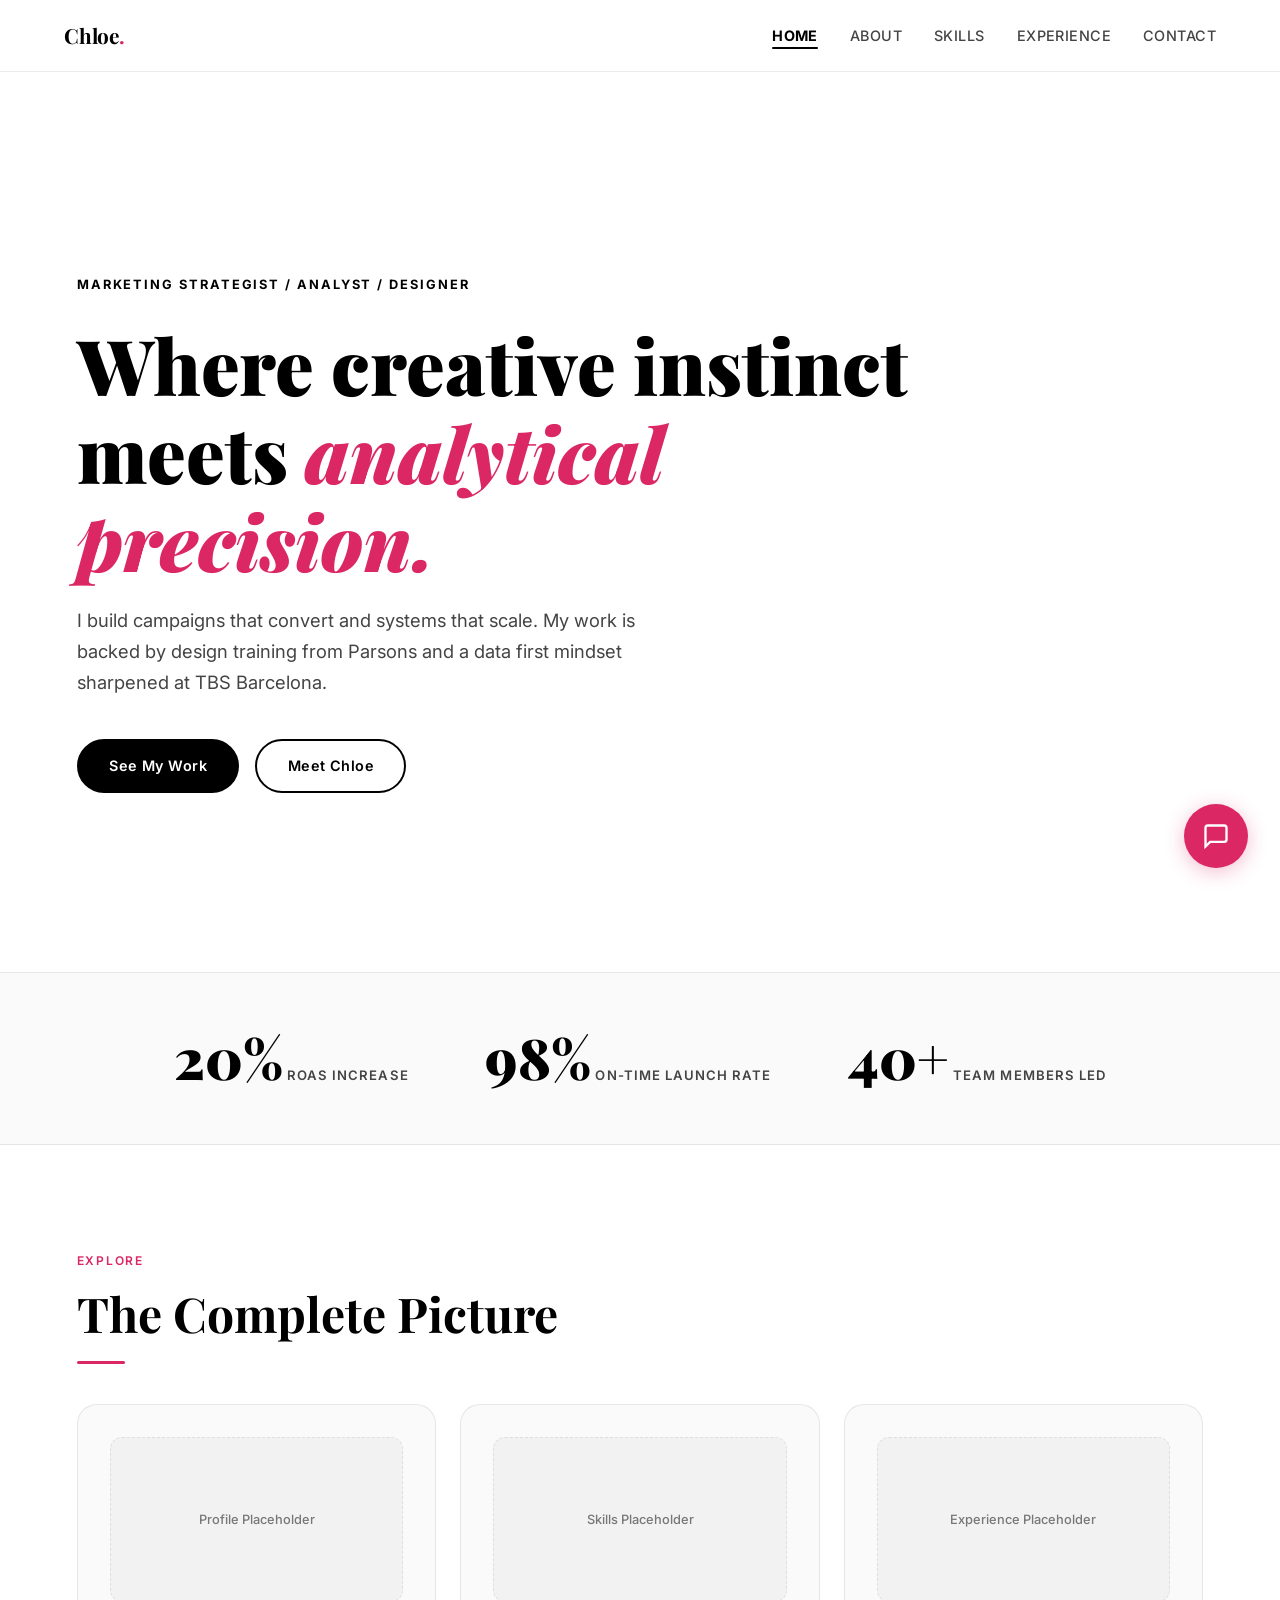
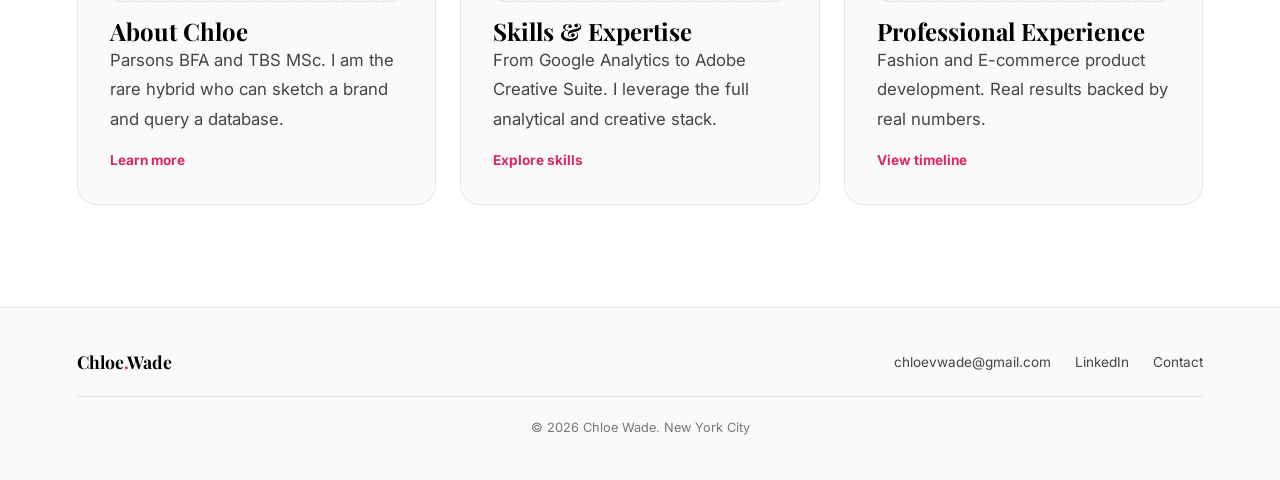
==== index.html @ ba619426 "Refactor: Light theme, chat popup widget, removed em-dashes and emojis" ====
<!DOCTYPE html>
<html lang="en">
<head>
  <meta charset="UTF-8" />
  <meta name="viewport" content="width=device-width, initial-scale=1.0" />
  <title>Chloe Wade | Marketing Strategist & Analyst</title>
  <meta name="description" content="Chloe Wade is a marketing strategist who blends creative design with data analytics. Trained at Parsons, she operates at the intersection of pixels and spreadsheets." />
  <link rel="stylesheet" href="styles.css" />
  <style>
    /* ── Hero ─────────────────────────────────────────────────── */
    .hero {
      min-height: 100vh;
      display: flex;
      flex-direction: column;
      justify-content: center;
      padding: calc(var(--nav-h) + 1rem) clamp(1.5rem, 6vw, 5rem) 4rem;
      position: relative;
      overflow: hidden;
      background: var(--bg);
    }

    .hero-content {
      position: relative;
      z-index: 1;
      max-width: 900px;
    }

    .hero-eyebrow {
      display: flex;
      align-items: center;
      gap: 0.75rem;
      margin-bottom: 1.5rem;
      animation: fadeUp 0.8s ease both;
    }
    .hero-eyebrow-text {
      font-size: 0.8rem;
      font-weight: 700;
      letter-spacing: 0.15em;
      text-transform: uppercase;
      color: var(--black);
    }

    .hero h1 {
      animation: fadeUp 0.8s ease 0.1s both;
      margin-bottom: 1.25rem;
    }
    .hero h1 em {
      font-style: italic;
      color: var(--accent);
    }

    .hero-blurb {
      font-size: 1.15rem;
      color: var(--text-muted);
      max-width: 560px;
      line-height: 1.7;
      margin-bottom: 2.5rem;
      animation: fadeUp 0.8s ease 0.2s both;
    }

    .hero-ctas {
      display: flex;
      gap: 1rem;
      animation: fadeUp 0.8s ease 0.3s both;
    }

    /* ── Stat Strip ───────────────────────────────────────────── */
    .stat-strip {
      background: var(--bg-card);
      border-top: 1px solid var(--border);
      border-bottom: 1px solid var(--border);
      padding: 3.5rem clamp(1.5rem, 6vw, 5rem);
    }
    .stat-strip-inner {
      display: flex;
      justify-content: center;
      gap: clamp(2rem, 6vw, 5rem);
      flex-wrap: wrap;
    }
    .stat-item { text-align: center; }
    .stat-number {
      font-family: var(--serif);
      font-size: clamp(2.2rem, 5vw, 3.5rem);
      font-weight: 900;
      color: var(--black);
      line-height: 1;
    }
    .stat-label {
      font-size: 0.82rem;
      font-weight: 600;
      letter-spacing: 0.08em;
      color: var(--text-muted);
      text-transform: uppercase;
      margin-top: 0.4rem;
    }

    /* ── Preview Cards ────────────────────────────────────────── */
    .preview-grid {
      display: grid;
      grid-template-columns: repeat(auto-fit, minmax(300px, 1fr));
      gap: 1.5rem;
    }
  </style>
</head>
<body>

<nav class="nav">
  <a href="index.html" class="nav-logo">Chloe<span>.</span></a>
  <ul class="nav-links">
    <li><a href="index.html" class="active">Home</a></li>
    <li><a href="about.html">About</a></li>
    <li><a href="skills.html">Skills</a></li>
    <li><a href="experience.html">Experience</a></li>
    <li><a href="contact.html">Contact</a></li>
  </ul>
  <button class="nav-toggle" id="navToggle" aria-label="Toggle menu">
    <span></span><span></span><span></span>
  </button>
</nav>
<div class="nav-mobile" id="navMobile">
  <a href="index.html" class="active">Home</a>
  <a href="about.html">About</a>
  <a href="skills.html">Skills</a>
  <a href="experience.html">Experience</a>
  <a href="contact.html">Contact</a>
</div>

<div class="page-content">
  <section class="hero">
    <div class="hero-content">
      <div class="hero-eyebrow">
        <span class="hero-eyebrow-text">Marketing Strategist / Analyst / Designer</span>
      </div>
      <h1>Where creative instinct<br>meets <em>analytical precision.</em></h1>
      <p class="hero-blurb">
        I build campaigns that convert and systems that scale. My work is backed by design training from Parsons and a data first mindset sharpened at TBS Barcelona.
      </p>
      <div class="hero-ctas">
        <a href="experience.html" class="btn btn-primary">See My Work</a>
        <a href="about.html" class="btn btn-outline">Meet Chloe</a>
      </div>
    </div>
  </section>

  <div class="stat-strip">
    <div class="stat-strip-inner">
      <div class="stat-item fade-up">
        <span class="stat-number">20%</span>
        <span class="stat-label">ROAS Increase</span>
      </div>
      <div class="stat-item fade-up delay-1">
        <span class="stat-number">98%</span>
        <span class="stat-label">On-Time Launch Rate</span>
      </div>
      <div class="stat-item fade-up delay-2">
        <span class="stat-number">40+</span>
        <span class="stat-label">Team Members Led</span>
      </div>
    </div>
  </div>

  <section>
    <div class="section-label">Explore</div>
    <h2 class="section-title">The Complete Picture</h2>
    <div class="divider"></div>
    <div class="preview-grid">
      <a href="about.html" class="card fade-up">
        <div class="img-placeholder" style="margin-bottom:1rem;">Profile Placeholder</div>
        <h3>About Chloe</h3>
        <p>Parsons BFA and TBS MSc. I am the rare hybrid who can sketch a brand and query a database.</p>
        <div style="margin-top:1rem; color:var(--accent); font-weight:700; font-size:0.85rem;">Learn more</div>
      </a>
      <a href="skills.html" class="card fade-up delay-1">
        <div class="img-placeholder" style="margin-bottom:1rem;">Skills Placeholder</div>
        <h3>Skills & Expertise</h3>
        <p>From Google Analytics to Adobe Creative Suite. I leverage the full analytical and creative stack.</p>
        <div style="margin-top:1rem; color:var(--accent); font-weight:700; font-size:0.85rem;">Explore skills</div>
      </a>
      <a href="experience.html" class="card fade-up delay-2">
        <div class="img-placeholder" style="margin-bottom:1rem;">Experience Placeholder</div>
        <h3>Professional Experience</h3>
        <p>Fashion and E-commerce product development. Real results backed by real numbers.</p>
        <div style="margin-top:1rem; color:var(--accent); font-weight:700; font-size:0.85rem;">View timeline</div>
      </a>
    </div>
  </section>
</div>

<footer>
  <div class="footer-inner">
    <div class="footer-logo">Chloe<span>.</span>Wade</div>
    <div class="footer-links">
      <a href="mailto:chloevwade@gmail.com">chloevwade@gmail.com</a>
      <a href="#">LinkedIn</a>
      <a href="contact.html">Contact</a>
    </div>
  </div>
  <p class="footer-copy">© 2026 Chloe Wade. New York City</p>
</footer>

<script>
  const toggle = document.getElementById('navToggle');
  const mobile = document.getElementById('navMobile');
  toggle.addEventListener('click', () => {
    toggle.classList.toggle('open');
    mobile.classList.toggle('open');
  });

  const obs = new IntersectionObserver(entries => {
    entries.forEach(e => { if (e.isIntersecting) e.target.classList.add('visible'); });
  }, { threshold: 0.1 });
  document.querySelectorAll('.fade-up').forEach(el => obs.observe(el));
</script>
<script src="chat-widget.js"></script>
</body>
</html>
---- styles.css ----
/* ============================================================
   CHLOE WADE PORTFOLIO — GLOBAL STYLES (LIGHT THEME)
   ============================================================ */

@import url('https://fonts.googleapis.com/css2?family=Playfair+Display:ital,wght@0,400;0,700;0,900;1,400;1,700&family=Inter:wght@300;400;500;600;700&display=swap');

/* ── CSS Variables ─────────────────────────────────────────── */
:root {
  --accent:       #DB2763;
  --accent-dark:  #b81e52;
  --accent-glow:  rgba(219,39,99,0.1);
  --bg:           #ffffff;
  --bg-card:      #fafafa;
  --bg-card2:     #f2f2f2;
  --border:       rgba(0,0,0,0.08);
  --text:         #1a1a1a;
  --text-muted:   #444444;
  --text-subtle:  #777777;
  --white:        #ffffff;
  --black:        #000000;
  --nav-h:        72px;
  --radius:       12px;
  --radius-lg:    20px;
  --shadow:       0 8px 30px rgba(0,0,0,0.06);
  --transition:   0.25s cubic-bezier(0.4,0,0.2,1);
  --serif:        'Playfair Display', Georgia, serif;
  --sans:         'Inter', system-ui, sans-serif;
}

/* ── Reset & Base ──────────────────────────────────────────── */
*, *::before, *::after { box-sizing: border-box; margin: 0; padding: 0; }

html { scroll-behavior: smooth; font-size: 16px; }

body {
  font-family: var(--sans);
  background: var(--bg);
  color: var(--text);
  line-height: 1.6;
  overflow-x: hidden;
  -webkit-font-smoothing: antialiased;
}

::selection { background: var(--accent); color: #fff; }

a { color: inherit; text-decoration: none; }

img { max-width: 100%; display: block; border-radius: var(--radius); background: var(--bg-card2); }

/* Placeholder aspect ratio box */
.img-placeholder {
  width: 100%;
  aspect-ratio: 16/9;
  background: var(--bg-card2);
  display: flex;
  align-items: center;
  justify-content: center;
  color: var(--text-subtle);
  font-size: 0.8rem;
  font-weight: 500;
  border: 1px dashed var(--border);
  border-radius: var(--radius);
}

/* ── Typography ────────────────────────────────────────────── */
h1, h2, h3 { font-family: var(--serif); line-height: 1.15; color: var(--black); }

h1 { font-size: clamp(2.4rem, 6vw, 5rem); font-weight: 900; }
h2 { font-size: clamp(1.8rem, 4vw, 3rem); font-weight: 700; }
h3 { font-size: clamp(1.1rem, 2.5vw, 1.5rem); font-weight: 700; }

p { font-size: 1.05rem; color: var(--text-muted); line-height: 1.75; }

.accent { color: var(--accent); }
.serif  { font-family: var(--serif); }

/* ── Navigation ────────────────────────────────────────────── */
.nav {
  position: fixed;
  top: 0; left: 0; right: 0;
  height: var(--nav-h);
  display: flex;
  align-items: center;
  justify-content: space-between;
  padding: 0 clamp(1.5rem, 5vw, 4rem);
  background: rgba(255,255,255,0.9);
  backdrop-filter: blur(18px) saturate(1.4);
  -webkit-backdrop-filter: blur(18px) saturate(1.4);
  border-bottom: 1px solid var(--border);
  z-index: 1000;
  transition: background var(--transition);
}

.nav-logo {
  font-family: var(--serif);
  font-size: 1.3rem;
  font-weight: 700;
  color: var(--black);
  letter-spacing: -0.01em;
}
.nav-logo span { color: var(--accent); }

.nav-links {
  display: flex;
  align-items: center;
  gap: 2rem;
  list-style: none;
}

.nav-links a {
  font-size: 0.9rem;
  font-weight: 500;
  color: var(--text-muted);
  letter-spacing: 0.03em;
  text-transform: uppercase;
  padding: 0.3rem 0;
  position: relative;
  transition: color var(--transition);
}
.nav-links a::after {
  content: '';
  position: absolute;
  bottom: 0; left: 0;
  width: 0; height: 2px;
  background: var(--accent);
  transition: width var(--transition);
  border-radius: 2px;
}
.nav-links a:hover { color: var(--black); }
.nav-links a:hover::after { width: 100%; }
.nav-links a.active { color: var(--black); font-weight: 700; }
.nav-links a.active::after { width: 100%; background: var(--black); }

/* Hamburger */
.nav-toggle {
  display: none;
  flex-direction: column;
  gap: 5px;
  cursor: pointer;
  padding: 4px;
  background: none;
  border: none;
}
.nav-toggle span {
  display: block;
  width: 24px;
  height: 2px;
  background: var(--black);
  border-radius: 2px;
  transition: all var(--transition);
}
.nav-toggle.open span:nth-child(1)  { transform: translateY(7px) rotate(45deg); }
.nav-toggle.open span:nth-child(2)  { opacity: 0; }
.nav-toggle.open span:nth-child(3)  { transform: translateY(-7px) rotate(-45deg); }

.nav-mobile {
  display: none;
  position: fixed;
  top: var(--nav-h); left: 0; right: 0;
  background: rgba(255,255,255,0.98);
  backdrop-filter: blur(18px);
  -webkit-backdrop-filter: blur(18px);
  border-bottom: 1px solid var(--border);
  padding: 1.5rem 2rem;
  z-index: 999;
  flex-direction: column;
  gap: 1.2rem;
  animation: slideDown 0.25s ease;
}
.nav-mobile.open { display: flex; }
.nav-mobile a {
  font-size: 1rem;
  font-weight: 500;
  color: var(--text-muted);
  letter-spacing: 0.04em;
  text-transform: uppercase;
  transition: color var(--transition);
}
.nav-mobile a:hover, .nav-mobile a.active { color: var(--accent); }

@keyframes slideDown {
  from { opacity: 0; transform: translateY(-10px); }
  to   { opacity: 1; transform: translateY(0); }
}

/* ── Section Wrappers ──────────────────────────────────────── */
.page-content { padding-top: var(--nav-h); }

section {
  padding: clamp(4rem, 8vw, 7rem) clamp(1.5rem, 6vw, 5rem);
}

.section-label {
  display: inline-block;
  font-size: 0.75rem;
  font-weight: 600;
  letter-spacing: 0.14em;
  text-transform: uppercase;
  color: var(--accent);
  margin-bottom: 1rem;
}

.divider {
  width: 48px;
  height: 3px;
  background: var(--accent);
  border-radius: 3px;
  margin: 1.25rem 0 2.5rem;
}

/* ── Buttons ───────────────────────────────────────────────── */
.btn {
  display: inline-flex;
  align-items: center;
  gap: 0.5rem;
  padding: 0.85rem 1.9rem;
  border-radius: 999px;
  font-family: var(--sans);
  font-size: 0.9rem;
  font-weight: 600;
  letter-spacing: 0.03em;
  cursor: pointer;
  transition: all var(--transition);
  border: 2px solid transparent;
  text-decoration: none;
  white-space: nowrap;
}

.btn-primary {
  background: var(--black);
  color: var(--white);
  border-color: var(--black);
}
.btn-primary:hover {
  background: var(--accent);
  border-color: var(--accent);
  transform: translateY(-2px);
  box-shadow: 0 6px 20px var(--accent-glow);
}

.btn-outline {
  background: transparent;
  color: var(--black);
  border-color: var(--black);
}
.btn-outline:hover {
  border-color: var(--accent);
  color: var(--accent);
  background: var(--accent-glow);
  transform: translateY(-2px);
}

/* ── Cards ─────────────────────────────────────────────────── */
.card {
  background: var(--bg-card);
  border: 1px solid var(--border);
  border-radius: var(--radius-lg);
  padding: 2rem;
  transition: all var(--transition);
}
.card:hover {
  border-color: var(--accent);
  box-shadow: var(--shadow);
  transform: translateY(-3px);
}

/* ── Footer ────────────────────────────────────────────────── */
footer {
  background: var(--bg-card);
  border-top: 1px solid var(--border);
  padding: 2.5rem clamp(1.5rem, 6vw, 5rem);
}
.footer-inner {
  display: flex;
  justify-content: space-between;
  align-items: center;
  flex-wrap: wrap;
  gap: 1rem;
}
.footer-logo {
  font-family: var(--serif);
  font-size: 1.1rem;
  font-weight: 700;
  color: var(--black);
}
.footer-logo span { color: var(--accent); }

.footer-links {
  display: flex;
  gap: 1.5rem;
  flex-wrap: wrap;
}
.footer-links a {
  font-size: 0.85rem;
  color: var(--text-muted);
  transition: color var(--transition);
}
.footer-links a:hover { color: var(--accent); }

.footer-copy {
  font-size: 0.8rem;
  color: var(--text-subtle);
  width: 100%;
  text-align: center;
  margin-top: 1.25rem;
  padding-top: 1.25rem;
  border-top: 1px solid var(--border);
}

/* ── Animations ────────────────────────────────────────────── */
@keyframes fadeUp {
  from { opacity: 0; transform: translateY(28px); }
  to   { opacity: 1; transform: translateY(0); }
}

.fade-up {
  opacity: 0;
  transform: translateY(28px);
  transition: opacity 0.6s ease, transform 0.6s ease;
}
.fade-up.visible {
  opacity: 1;
  transform: translateY(0);
}

.delay-1 { transition-delay: 0.1s; }
.delay-2 { transition-delay: 0.2s; }
.delay-3 { transition-delay: 0.3s; }

/* ── Chat Widget Popup ────────────────────────────────────── */
.chat-widget-trigger {
  position: fixed;
  bottom: 2rem;
  right: 2rem;
  width: 64px;
  height: 64px;
  background: var(--accent);
  border-radius: 50%;
  box-shadow: 0 4px 20px rgba(219,39,99,0.3);
  display: flex;
  align-items: center;
  justify-content: center;
  cursor: pointer;
  z-index: 1001;
  transition: transform var(--transition);
}
.chat-widget-trigger:hover { transform: scale(1.05); }
.chat-widget-trigger svg { width: 28px; height: 28px; stroke: #fff; fill: none; stroke-width: 2; }

.chat-popup {
  position: fixed;
  bottom: 6.5rem;
  right: 2rem;
  width: 380px;
  max-width: calc(100vw - 4rem);
  height: 520px;
  max-height: calc(100vh - 10rem);
  background: var(--bg);
  border: 1px solid var(--border);
  border-radius: var(--radius-lg);
  box-shadow: 0 16px 40px rgba(0,0,0,0.12);
  z-index: 1001;
  display: none;
  flex-direction: column;
  overflow: hidden;
  animation: popupSlide 0.3s cubic-bezier(0.4,0,0.2,1);
}
.chat-popup.active { display: flex; }

@keyframes popupSlide {
  from { opacity: 0; transform: translateY(20px) scale(0.95); }
  to   { opacity: 1; transform: translateY(0) scale(1); }
}

.chat-popup-header {
  background: var(--black);
  color: var(--white);
  padding: 1rem 1.25rem;
  display: flex;
  align-items: center;
  justify-content: space-between;
}
.chat-popup-close { cursor: pointer; opacity: 0.7; transition: opacity 0.2s; }
.chat-popup-close:hover { opacity: 1; }

.chat-popup-body { flex: 1; overflow-y: auto; padding: 1.25rem; display: flex; flex-direction: column; gap: 1rem; background: var(--bg); }
.chat-popup-footer { padding: 1rem; border-top: 1px solid var(--border); background: var(--bg-card); }

/* Message bubbles inside popup */
.pop-msg { font-size: 0.88rem; max-width: 85%; padding: 0.75rem 1rem; border-radius: 15px; line-height: 1.5; }
.pop-msg.user { align-self: flex-end; background: var(--accent); color: #fff; border-bottom-right-radius: 2px; }
.pop-msg.assistant { align-self: flex-start; background: var(--bg-card2); color: var(--text); border-bottom-left-radius: 2px; }

/* ── Responsive ────────────────────────────────────────────── */
@media (max-width: 768px) {
  .nav-links { display: none; }
  .nav-toggle { display: flex; }
  section { padding: 3.5rem 1.25rem; }
  .footer-inner { flex-direction: column; text-align: center; }
  .footer-links { justify-content: center; }
  .chat-popup { width: calc(100vw - 2rem); right: 1rem; bottom: 5.5rem; }
  .chat-widget-trigger { bottom: 1.5rem; right: 1rem; width: 56px; height: 56px; }
}
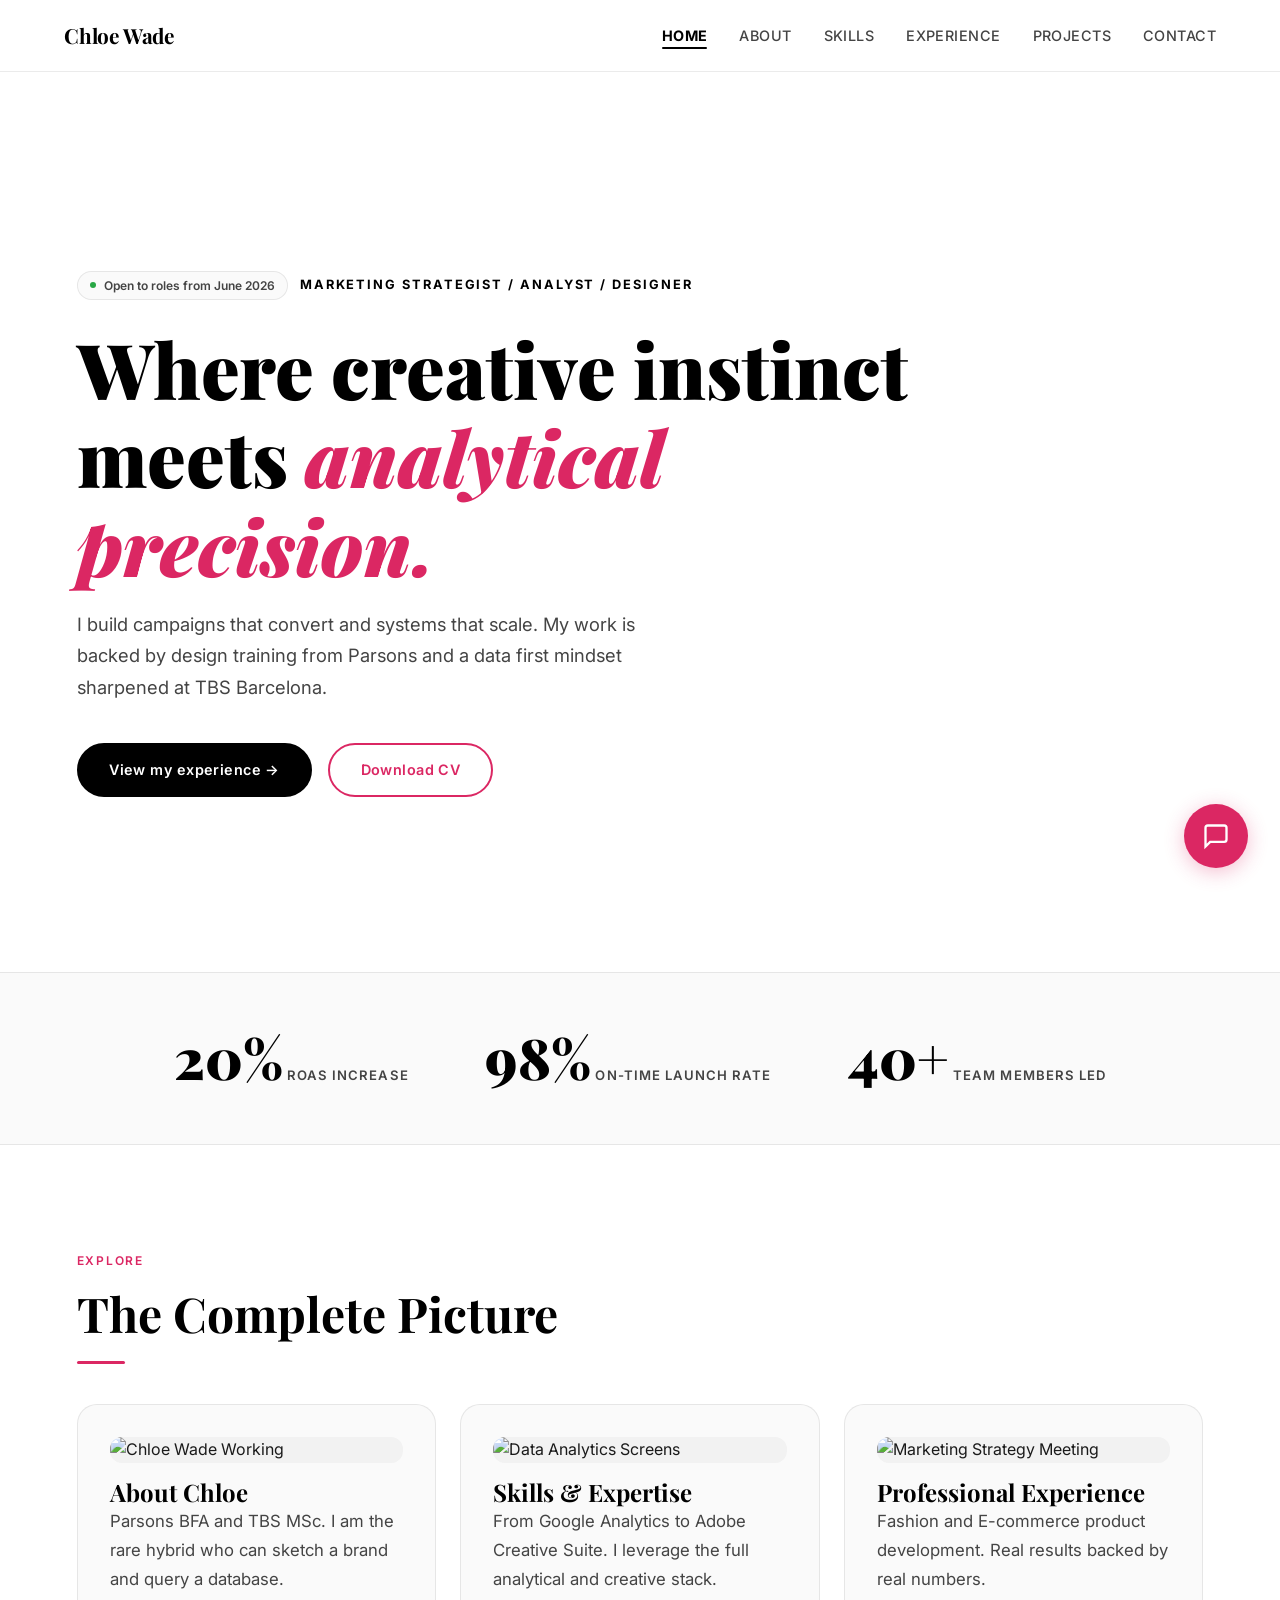
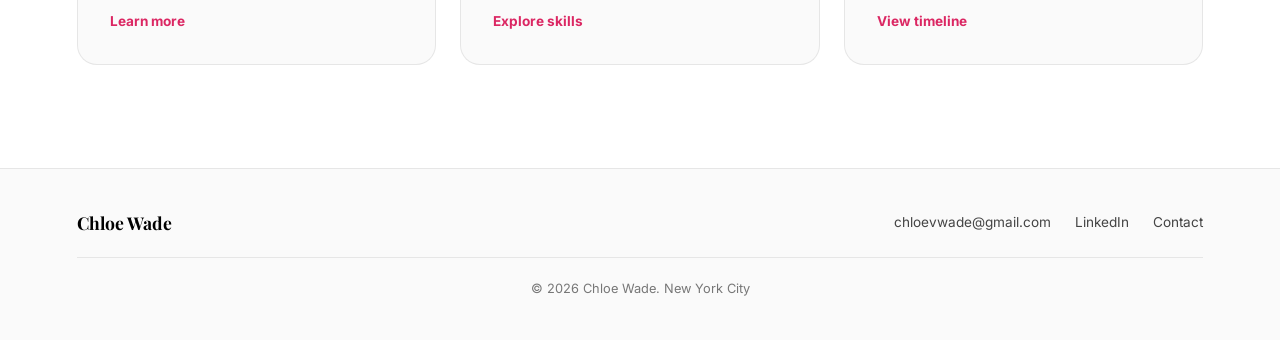
==== commit 7931d62d: "Build: projects.html editorial page and sitewide UX refinements" ====
--- a/index.html
+++ b/index.html
@@ -100,17 +100,29 @@
       grid-template-columns: repeat(auto-fit, minmax(300px, 1fr));
       gap: 1.5rem;
     }
+  
+    .btn-ghost-accent {
+      background: transparent !important;
+      color: #DB2763 !important;
+      border: 2px solid #DB2763 !important;
+    }
+    .btn-ghost-accent:hover {
+      background: rgba(219, 39, 99, 0.05) !important;
+      transform: translateY(-2px);
+    }
   </style>
+  <link rel="icon" type="image/svg+xml" href="data:image/svg+xml;utf8,<svg xmlns='http://www.w3.org/2000/svg' viewBox='0 0 100 100'><rect width='100' height='100' fill='white'/><text x='50' y='65' fill='%23DB2763' font-size='50' font-family='Georgia, serif' font-weight='bold' text-anchor='middle'>CW</text></svg>">
 </head>
 <body>
 
 <nav class="nav">
-  <a href="index.html" class="nav-logo">Chloe<span>.</span></a>
+  <a href="index.html" class="nav-logo">Chloe Wade</a>
   <ul class="nav-links">
     <li><a href="index.html" class="active">Home</a></li>
     <li><a href="about.html">About</a></li>
     <li><a href="skills.html">Skills</a></li>
     <li><a href="experience.html">Experience</a></li>
+    <li><a href="projects.html">Projects</a></li>
     <li><a href="contact.html">Contact</a></li>
   </ul>
   <button class="nav-toggle" id="navToggle" aria-label="Toggle menu">
@@ -122,6 +134,7 @@
   <a href="about.html">About</a>
   <a href="skills.html">Skills</a>
   <a href="experience.html">Experience</a>
+  <a href="projects.html">Projects</a>
   <a href="contact.html">Contact</a>
 </div>
 
@@ -129,15 +142,20 @@
   <section class="hero">
     <div class="hero-content">
       <div class="hero-eyebrow">
+        <div style="display:inline-flex; align-items:center; gap:0.5rem; background:var(--bg-card); border:1px solid var(--border); border-radius:999px; padding:0.25rem 0.75rem; font-size:0.75rem; font-weight:600; color:var(--text-muted);">
+          <span style="width:6px; height:6px; border-radius:50%; background:#28a745; display:inline-block; animation: pulseGreen 2s infinite;"></span>
+          Open to roles from June 2026
+        </div>
         <span class="hero-eyebrow-text">Marketing Strategist / Analyst / Designer</span>
       </div>
+      <style>@keyframes pulseGreen { 0% { box-shadow: 0 0 0 0 rgba(40,167,69,0.4); } 70% { box-shadow: 0 0 0 6px rgba(40,167,69,0); } 100% { box-shadow: 0 0 0 0 rgba(40,167,69,0); } }</style>
       <h1>Where creative instinct<br>meets <em>analytical precision.</em></h1>
       <p class="hero-blurb">
         I build campaigns that convert and systems that scale. My work is backed by design training from Parsons and a data first mindset sharpened at TBS Barcelona.
       </p>
       <div class="hero-ctas">
-        <a href="experience.html" class="btn btn-primary">See My Work</a>
-        <a href="about.html" class="btn btn-outline">Meet Chloe</a>
+        <a href="experience.html" class="btn btn-primary">View my experience &rarr;</a>
+        <a href="#" class="btn btn-ghost-accent">Download CV</a>
       </div>
     </div>
   </section>
@@ -165,19 +183,19 @@
     <div class="divider"></div>
     <div class="preview-grid">
       <a href="about.html" class="card fade-up">
-        <div class="img-placeholder" style="margin-bottom:1rem;">Profile Placeholder</div>
+        <img src="https://images.unsplash.com/photo-1542435503-956c24b914b1?q=80&w=800&auto=format&fit=crop" alt="Chloe Wade Working" style="margin-bottom:1rem;">
         <h3>About Chloe</h3>
         <p>Parsons BFA and TBS MSc. I am the rare hybrid who can sketch a brand and query a database.</p>
         <div style="margin-top:1rem; color:var(--accent); font-weight:700; font-size:0.85rem;">Learn more</div>
       </a>
       <a href="skills.html" class="card fade-up delay-1">
-        <div class="img-placeholder" style="margin-bottom:1rem;">Skills Placeholder</div>
+        <img src="https://images.unsplash.com/photo-1551288049-bebda4e38f71?q=80&w=800&auto=format&fit=crop" alt="Data Analytics Screens" style="margin-bottom:1rem;">
         <h3>Skills & Expertise</h3>
         <p>From Google Analytics to Adobe Creative Suite. I leverage the full analytical and creative stack.</p>
         <div style="margin-top:1rem; color:var(--accent); font-weight:700; font-size:0.85rem;">Explore skills</div>
       </a>
       <a href="experience.html" class="card fade-up delay-2">
-        <div class="img-placeholder" style="margin-bottom:1rem;">Experience Placeholder</div>
+        <img src="https://images.unsplash.com/photo-1460925895917-afdab827c52f?q=80&w=800&auto=format&fit=crop" alt="Marketing Strategy Meeting" style="margin-bottom:1rem;">
         <h3>Professional Experience</h3>
         <p>Fashion and E-commerce product development. Real results backed by real numbers.</p>
         <div style="margin-top:1rem; color:var(--accent); font-weight:700; font-size:0.85rem;">View timeline</div>
@@ -188,10 +206,10 @@
 
 <footer>
   <div class="footer-inner">
-    <div class="footer-logo">Chloe<span>.</span>Wade</div>
+    <div class="footer-logo">Chloe Wade</div>
     <div class="footer-links">
       <a href="mailto:chloevwade@gmail.com">chloevwade@gmail.com</a>
-      <a href="#">LinkedIn</a>
+      <a href="https://www.linkedin.com/in/chloe-wade-a02747185/">LinkedIn</a>
       <a href="contact.html">Contact</a>
     </div>
   </div>
@@ -206,10 +224,15 @@
     mobile.classList.toggle('open');
   });
 
-  const obs = new IntersectionObserver(entries => {
-    entries.forEach(e => { if (e.isIntersecting) e.target.classList.add('visible'); });
-  }, { threshold: 0.1 });
-  document.querySelectorAll('.fade-up').forEach(el => obs.observe(el));
+  const prefersReducedMotion = window.matchMedia('(prefers-reduced-motion: reduce)').matches;
+  if (!prefersReducedMotion) {
+    const obs = new IntersectionObserver(entries => {
+      entries.forEach(e => { if (e.isIntersecting) e.target.classList.add('visible'); });
+    }, { threshold: 0.1 });
+    document.querySelectorAll('.fade-up').forEach(el => obs.observe(el));
+  } else {
+    document.querySelectorAll('.fade-up').forEach(el => { el.classList.add('visible'); el.style.transition = 'none'; });
+  }
 </script>
 <script src="chat-widget.js"></script>
 </body>
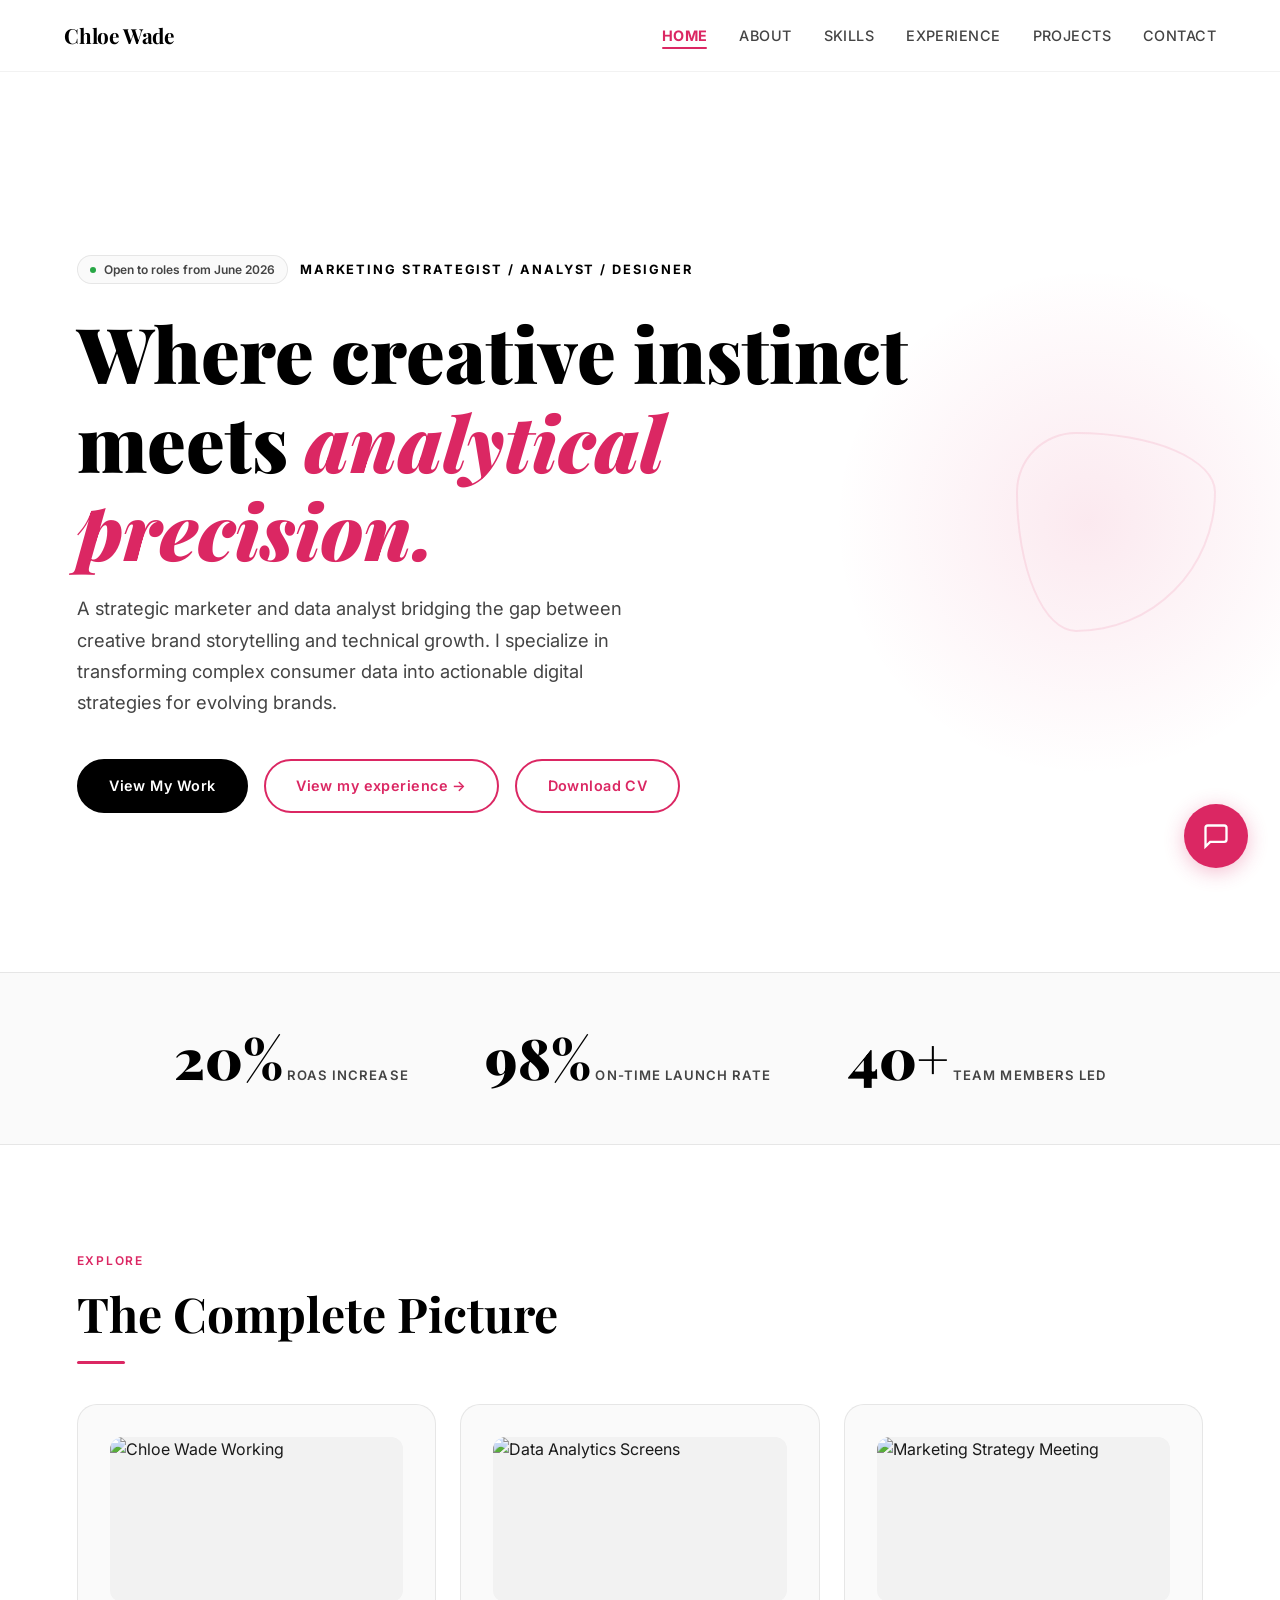
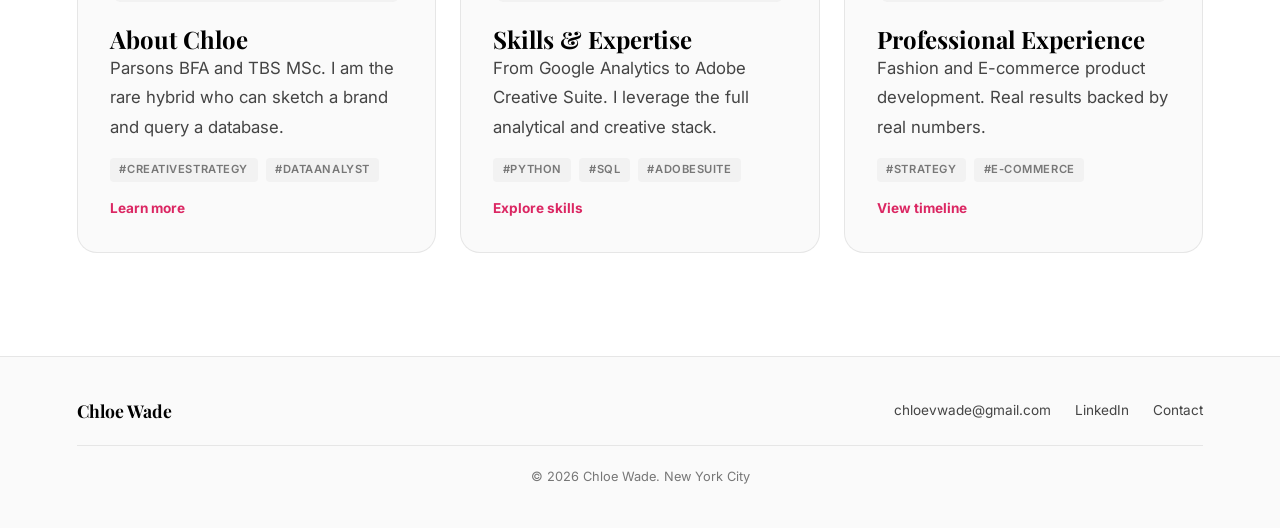
==== commit 83b87b9b: "Final Refactor: Project Cards, Sticky Nav, Metrics Highlighting, Coursework, Hero Blob" ====
--- a/index.html
+++ b/index.html
@@ -140,6 +140,8 @@
 
 <div class="page-content">
   <section class="hero">
+    <div class="hero-blob"></div>
+    <div class="hero-shape"></div>
     <div class="hero-content">
       <div class="hero-eyebrow">
         <div style="display:inline-flex; align-items:center; gap:0.5rem; background:var(--bg-card); border:1px solid var(--border); border-radius:999px; padding:0.25rem 0.75rem; font-size:0.75rem; font-weight:600; color:var(--text-muted);">
@@ -151,10 +153,11 @@
       <style>@keyframes pulseGreen { 0% { box-shadow: 0 0 0 0 rgba(40,167,69,0.4); } 70% { box-shadow: 0 0 0 6px rgba(40,167,69,0); } 100% { box-shadow: 0 0 0 0 rgba(40,167,69,0); } }</style>
       <h1>Where creative instinct<br>meets <em>analytical precision.</em></h1>
       <p class="hero-blurb">
-        I build campaigns that convert and systems that scale. My work is backed by design training from Parsons and a data first mindset sharpened at TBS Barcelona.
+        A strategic marketer and data analyst bridging the gap between creative brand storytelling and technical growth. I specialize in transforming complex consumer data into actionable digital strategies for evolving brands.
       </p>
       <div class="hero-ctas">
-        <a href="experience.html" class="btn btn-primary">View my experience &rarr;</a>
+        <a href="projects.html" class="btn btn-primary">View My Work</a>
+        <a href="experience.html" class="btn btn-outline" style="color:var(--accent); border-color:var(--accent);">View my experience &rarr;</a>
         <a href="#" class="btn btn-ghost-accent">Download CV</a>
       </div>
     </div>
@@ -183,21 +186,40 @@
     <div class="divider"></div>
     <div class="preview-grid">
       <a href="about.html" class="card fade-up">
-        <img src="https://images.unsplash.com/photo-1542435503-956c24b914b1?q=80&w=800&auto=format&fit=crop" alt="Chloe Wade Working" style="margin-bottom:1rem;">
+        <div class="card-img-wrap">
+          <img src="https://images.unsplash.com/photo-1542435503-956c24b914b1?q=80&w=800&auto=format&fit=crop" alt="Chloe Wade Working" loading="lazy">
+        </div>
         <h3>About Chloe</h3>
         <p>Parsons BFA and TBS MSc. I am the rare hybrid who can sketch a brand and query a database.</p>
+        <div class="skill-tags">
+          <span class="skill-tag">#CreativeStrategy</span>
+          <span class="skill-tag">#DataAnalyst</span>
+        </div>
         <div style="margin-top:1rem; color:var(--accent); font-weight:700; font-size:0.85rem;">Learn more</div>
       </a>
       <a href="skills.html" class="card fade-up delay-1">
-        <img src="https://images.unsplash.com/photo-1551288049-bebda4e38f71?q=80&w=800&auto=format&fit=crop" alt="Data Analytics Screens" style="margin-bottom:1rem;">
+        <div class="card-img-wrap">
+          <img src="https://images.unsplash.com/photo-1551288049-bebda4e38f71?q=80&w=800&auto=format&fit=crop" alt="Data Analytics Screens" loading="lazy">
+        </div>
         <h3>Skills & Expertise</h3>
         <p>From Google Analytics to Adobe Creative Suite. I leverage the full analytical and creative stack.</p>
+        <div class="skill-tags">
+          <span class="skill-tag">#Python</span>
+          <span class="skill-tag">#SQL</span>
+          <span class="skill-tag">#AdobeSuite</span>
+        </div>
         <div style="margin-top:1rem; color:var(--accent); font-weight:700; font-size:0.85rem;">Explore skills</div>
       </a>
       <a href="experience.html" class="card fade-up delay-2">
-        <img src="https://images.unsplash.com/photo-1460925895917-afdab827c52f?q=80&w=800&auto=format&fit=crop" alt="Marketing Strategy Meeting" style="margin-bottom:1rem;">
+        <div class="card-img-wrap">
+          <img src="https://images.unsplash.com/photo-1460925895917-afdab827c52f?q=80&w=800&auto=format&fit=crop" alt="Marketing Strategy Meeting" loading="lazy">
+        </div>
         <h3>Professional Experience</h3>
         <p>Fashion and E-commerce product development. Real results backed by real numbers.</p>
+        <div class="skill-tags">
+          <span class="skill-tag">#Strategy</span>
+          <span class="skill-tag">#E-commerce</span>
+        </div>
         <div style="margin-top:1rem; color:var(--accent); font-weight:700; font-size:0.85rem;">View timeline</div>
       </a>
     </div>
@@ -217,6 +239,12 @@
 </footer>
 
 <script>
+  const nav = document.querySelector('.nav');
+  window.addEventListener('scroll', () => {
+    if (window.scrollY > 50) nav.classList.add('sticky');
+    else nav.classList.remove('sticky');
+  });
+
   const toggle = document.getElementById('navToggle');
   const mobile = document.getElementById('navMobile');
   toggle.addEventListener('click', () => {
--- a/styles.css
+++ b/styles.css
@@ -73,6 +73,7 @@
 
 .accent { color: var(--accent); }
 .serif  { font-family: var(--serif); }
+.metric { font-weight: 700; color: var(--accent); }
 
 /* ── Navigation ────────────────────────────────────────────── */
 .nav {
@@ -83,12 +84,18 @@
   align-items: center;
   justify-content: space-between;
   padding: 0 clamp(1.5rem, 5vw, 4rem);
-  background: rgba(255,255,255,0.9);
-  backdrop-filter: blur(18px) saturate(1.4);
-  -webkit-backdrop-filter: blur(18px) saturate(1.4);
-  border-bottom: 1px solid var(--border);
+  background: rgba(255,255,255,0.7);
+  backdrop-filter: blur(10px) saturate(1.8);
+  -webkit-backdrop-filter: blur(10px) saturate(1.8);
+  border-bottom: 1px solid rgba(0,0,0,0.05);
   z-index: 1000;
-  transition: background var(--transition);
+  transition: all var(--transition);
+}
+
+.nav.sticky {
+  background: rgba(255,255,255,0.85);
+  height: calc(var(--nav-h) * 0.85);
+  box-shadow: 0 4px 20px rgba(0,0,0,0.03);
 }
 
 .nav-logo {
@@ -128,8 +135,8 @@
 }
 .nav-links a:hover { color: var(--black); }
 .nav-links a:hover::after { width: 100%; }
-.nav-links a.active { color: var(--black); font-weight: 700; }
-.nav-links a.active::after { width: 100%; background: var(--black); }
+.nav-links a.active { color: var(--accent); font-weight: 700; }
+.nav-links a.active::after { width: 100%; background: var(--accent); }
 
 /* Hamburger */
 .nav-toggle {
@@ -261,7 +268,79 @@
 .card:hover {
   border-color: var(--accent);
   box-shadow: var(--shadow);
-  transform: translateY(-3px);
+  transform: translateY(-5px);
+}
+
+.card-img-wrap {
+  width: 100%;
+  aspect-ratio: 16/9;
+  overflow: hidden;
+  border-radius: var(--radius);
+  margin-bottom: 1.5rem;
+  background: var(--bg-card2);
+}
+.card-img-wrap img {
+  width: 100%;
+  height: 100%;
+  object-fit: cover;
+  transition: transform 0.5s ease;
+}
+.card:hover .card-img-wrap img {
+  transform: scale(1.05);
+}
+
+.skill-tags {
+  display: flex;
+  flex-wrap: wrap;
+  gap: 0.5rem;
+  margin-top: 1rem;
+}
+.skill-tag {
+  font-size: 0.7rem;
+  font-weight: 600;
+  color: var(--text-subtle);
+  background: var(--bg-card2);
+  padding: 0.2rem 0.6rem;
+  border-radius: 4px;
+  text-transform: uppercase;
+  letter-spacing: 0.05em;
+}
+
+/* ── Hero Decorative ───────────────────────────────────────── */
+.hero-blob {
+  position: absolute;
+  top: 50%;
+  right: -5%;
+  transform: translateY(-50%);
+  width: 40vw;
+  height: 40vw;
+  background: radial-gradient(circle, var(--accent-glow) 0%, transparent 70%);
+  z-index: 0;
+  pointer-events: none;
+  animation: float 10s infinite ease-in-out;
+}
+
+.hero-shape {
+  position: absolute;
+  top: 40%;
+  right: 5%;
+  width: 200px;
+  height: 200px;
+  border: 2px solid var(--accent);
+  opacity: 0.1;
+  border-radius: 30% 70% 70% 30% / 30% 30% 70% 70%;
+  z-index: 0;
+  animation: morph 8s infinite alternate ease-in-out;
+}
+
+@keyframes float {
+  0%, 100% { transform: translateY(-50%) translateX(0); }
+  50% { transform: translateY(-55%) translateX(20px); }
+}
+
+@keyframes morph {
+  0% { border-radius: 30% 70% 70% 30% / 30% 30% 70% 70%; }
+  100% { border-radius: 70% 30% 30% 70% / 70% 70% 30% 30%; }
 }
 
 /* ── Footer ────────────────────────────────────────────────── */
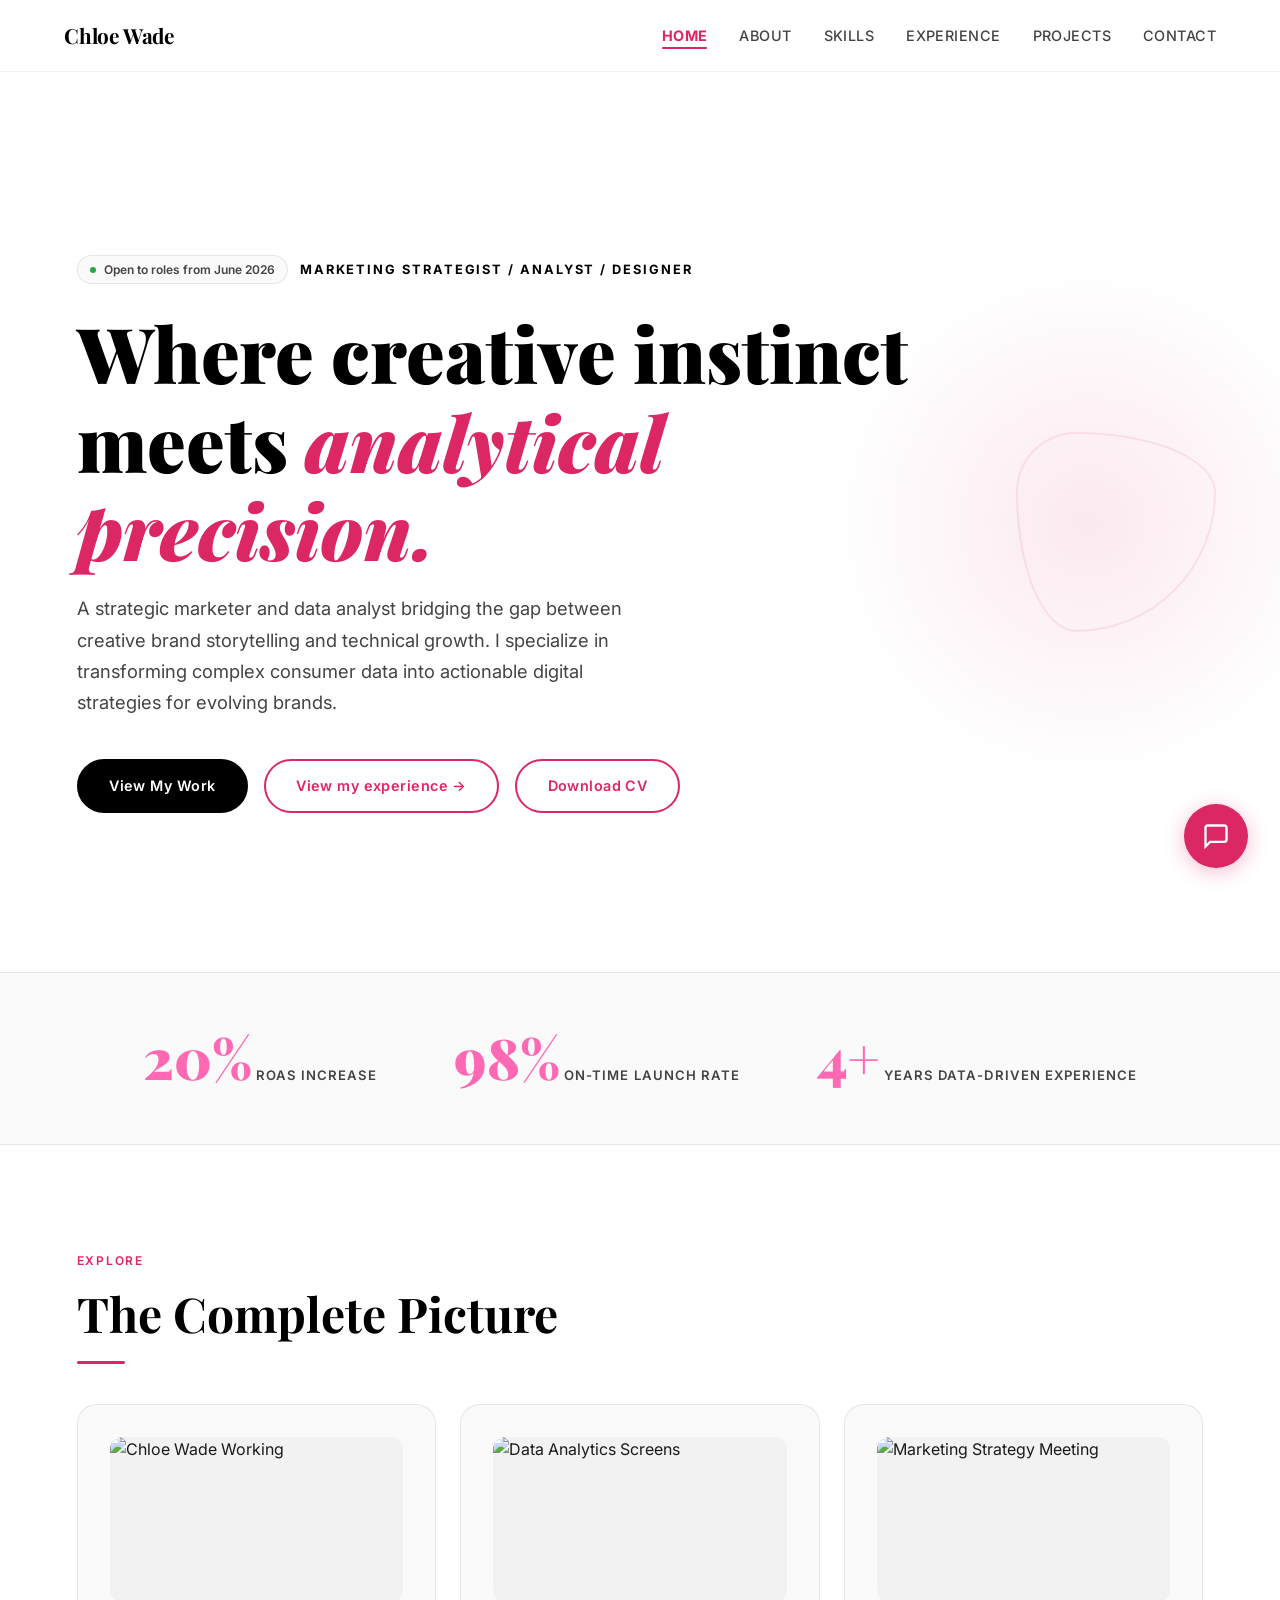
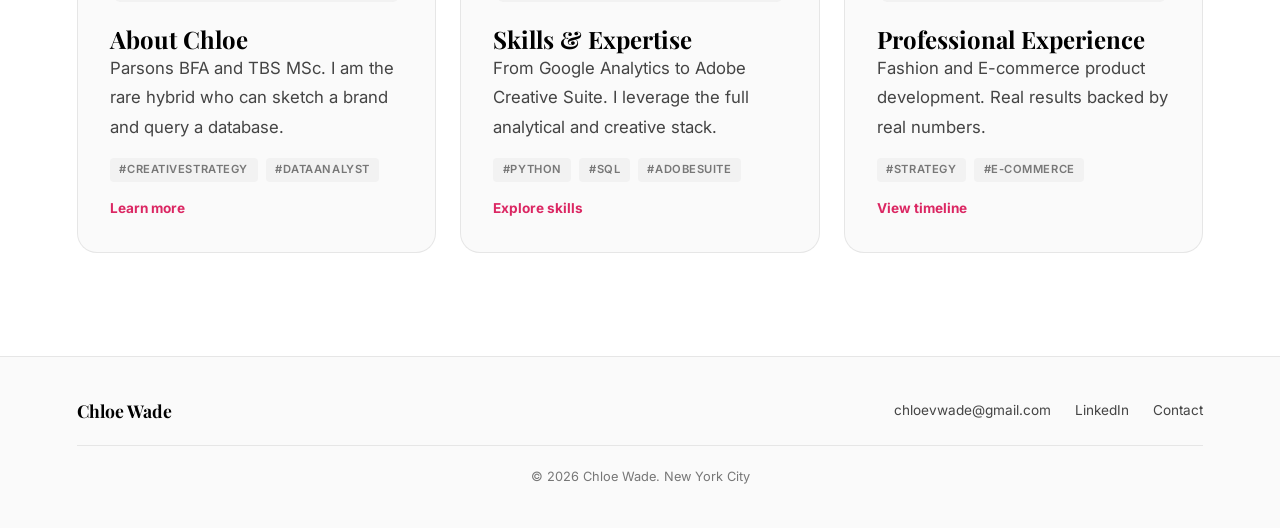
==== commit 47526b6b: "Refactor: First-person bio, hot pink stats, course pills, and animation polish" ====
--- a/index.html
+++ b/index.html
@@ -82,7 +82,7 @@
       font-family: var(--serif);
       font-size: clamp(2.2rem, 5vw, 3.5rem);
       font-weight: 900;
-      color: var(--black);
+      color: #FF69B4;
       line-height: 1;
     }
     .stat-label {
@@ -174,8 +174,8 @@
         <span class="stat-label">On-Time Launch Rate</span>
       </div>
       <div class="stat-item fade-up delay-2">
-        <span class="stat-number">40+</span>
-        <span class="stat-label">Team Members Led</span>
+        <span class="stat-number">4+</span>
+        <span class="stat-label">Years Data-Driven Experience</span>
       </div>
     </div>
   </div>
--- a/styles.css
+++ b/styles.css
@@ -388,13 +388,13 @@
 
 /* ── Animations ────────────────────────────────────────────── */
 @keyframes fadeUp {
-  from { opacity: 0; transform: translateY(28px); }
+  from { opacity: 0; transform: translateY(30px); }
   to   { opacity: 1; transform: translateY(0); }
 }
 
 .fade-up {
   opacity: 0;
-  transform: translateY(28px);
+  transform: translateY(30px);
   transition: opacity 0.6s ease, transform 0.6s ease;
 }
 .fade-up.visible {
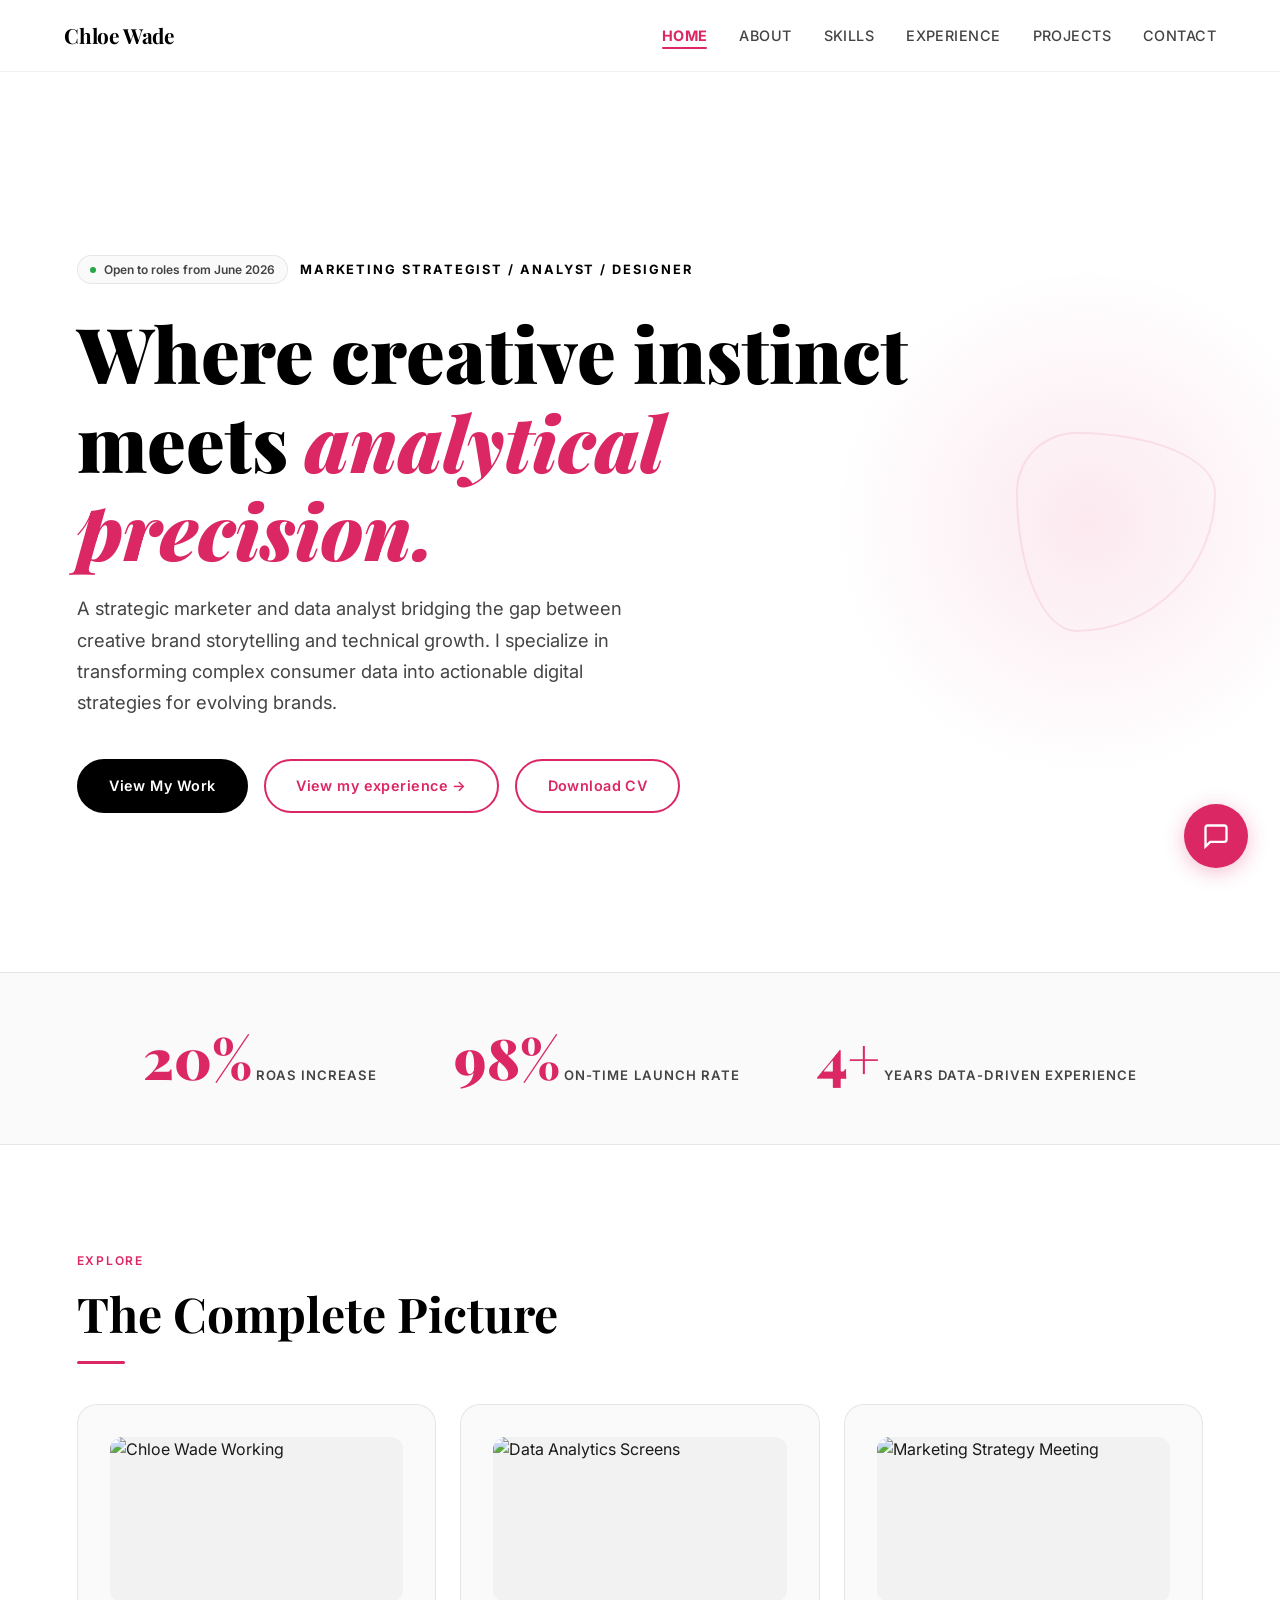
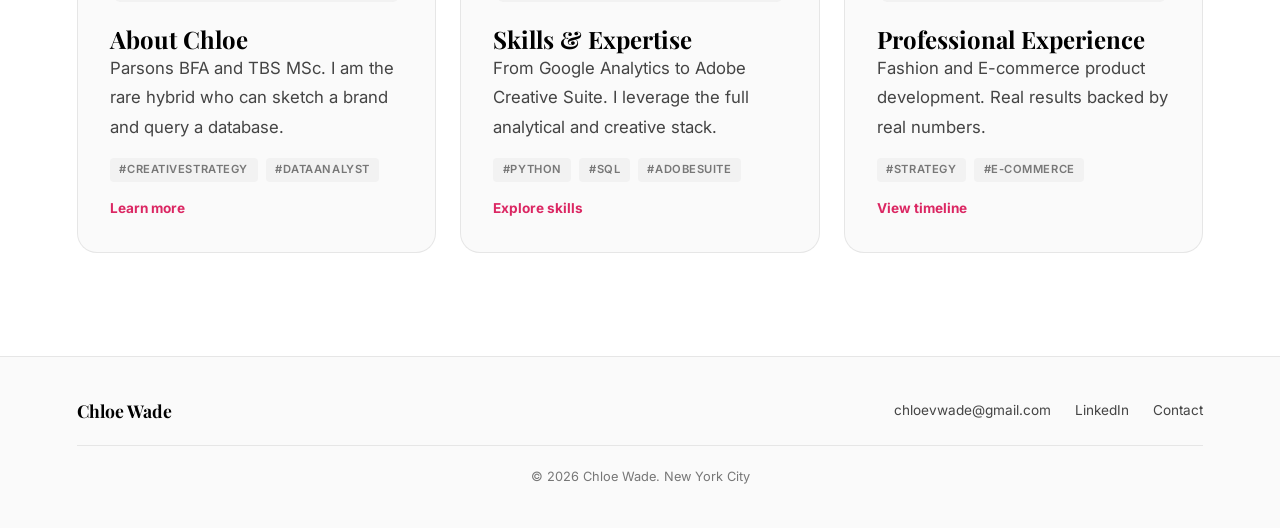
==== commit 82c46510: "UI: Reverted stats color to #DB2763 for branding consistency" ====
--- a/index.html
+++ b/index.html
@@ -82,7 +82,7 @@
       font-family: var(--serif);
       font-size: clamp(2.2rem, 5vw, 3.5rem);
       font-weight: 900;
-      color: #FF69B4;
+      color: #DB2763;
       line-height: 1;
     }
     .stat-label {
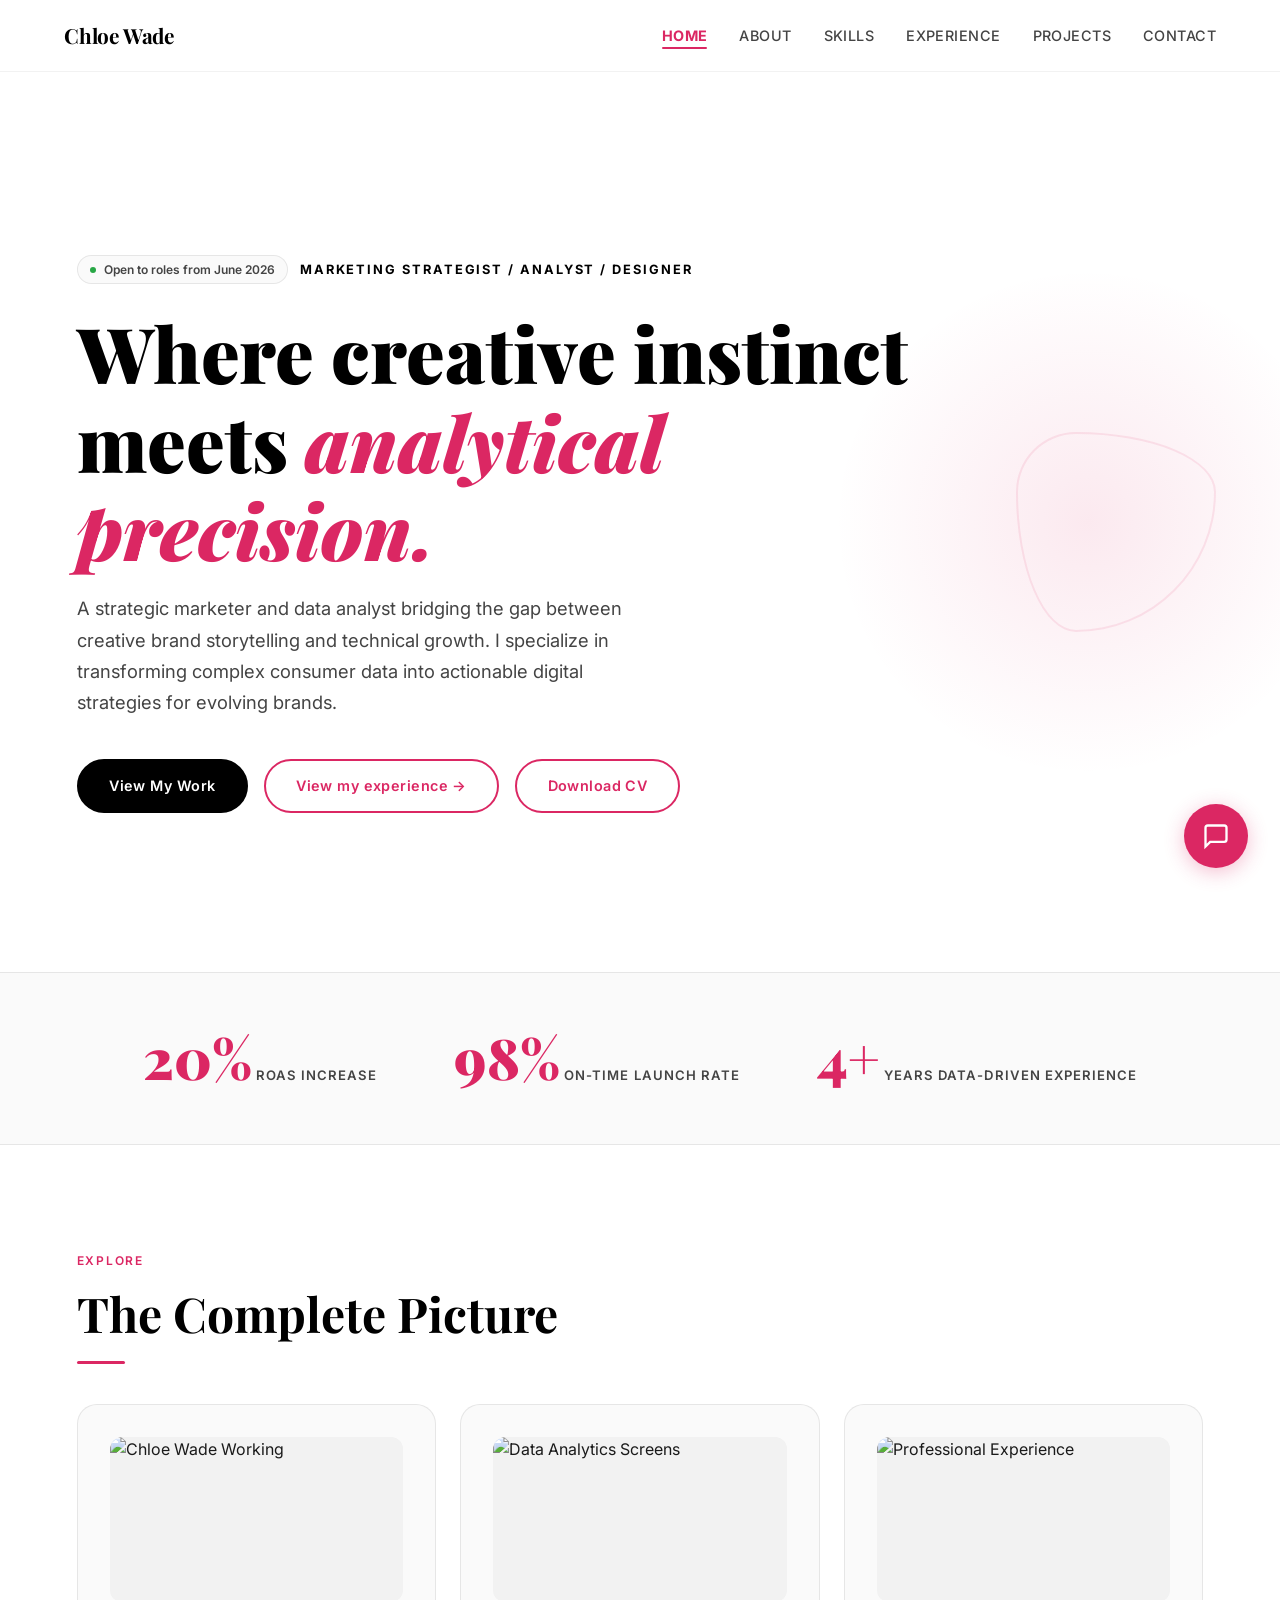
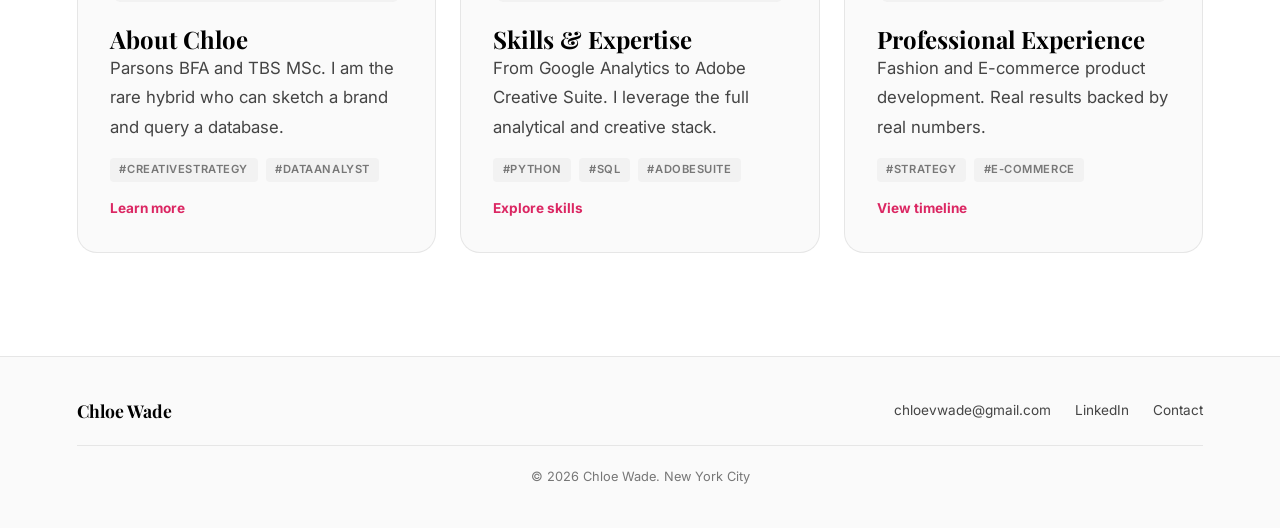
==== commit 2ecff352: "Update images and replace portfolio visuals" ====
--- a/index.html
+++ b/index.html
@@ -1,10 +1,12 @@
 <!DOCTYPE html>
 <html lang="en">
+
 <head>
   <meta charset="UTF-8" />
   <meta name="viewport" content="width=device-width, initial-scale=1.0" />
   <title>Chloe Wade | Marketing Strategist & Analyst</title>
-  <meta name="description" content="Chloe Wade is a marketing strategist who blends creative design with data analytics. Trained at Parsons, she operates at the intersection of pixels and spreadsheets." />
+  <meta name="description"
+    content="Chloe Wade is a marketing strategist who blends creative design with data analytics. Trained at Parsons, she operates at the intersection of pixels and spreadsheets." />
   <link rel="stylesheet" href="styles.css" />
   <style>
     /* ── Hero ─────────────────────────────────────────────────── */
@@ -32,6 +34,7 @@
       margin-bottom: 1.5rem;
       animation: fadeUp 0.8s ease both;
     }
+
     .hero-eyebrow-text {
       font-size: 0.8rem;
       font-weight: 700;
@@ -44,6 +47,7 @@
       animation: fadeUp 0.8s ease 0.1s both;
       margin-bottom: 1.25rem;
     }
+
     .hero h1 em {
       font-style: italic;
       color: var(--accent);
@@ -71,13 +75,18 @@
       border-bottom: 1px solid var(--border);
       padding: 3.5rem clamp(1.5rem, 6vw, 5rem);
     }
+
     .stat-strip-inner {
       display: flex;
       justify-content: center;
       gap: clamp(2rem, 6vw, 5rem);
       flex-wrap: wrap;
     }
-    .stat-item { text-align: center; }
+
+    .stat-item {
+      text-align: center;
+    }
+
     .stat-number {
       font-family: var(--serif);
       font-size: clamp(2.2rem, 5vw, 3.5rem);
@@ -85,6 +94,7 @@
       color: #DB2763;
       line-height: 1;
     }
+
     .stat-label {
       font-size: 0.82rem;
       font-weight: 600;
@@ -100,168 +110,194 @@
       grid-template-columns: repeat(auto-fit, minmax(300px, 1fr));
       gap: 1.5rem;
     }
-  
+
     .btn-ghost-accent {
       background: transparent !important;
       color: #DB2763 !important;
       border: 2px solid #DB2763 !important;
     }
+
     .btn-ghost-accent:hover {
       background: rgba(219, 39, 99, 0.05) !important;
       transform: translateY(-2px);
     }
   </style>
-  <link rel="icon" type="image/svg+xml" href="data:image/svg+xml;utf8,<svg xmlns='http://www.w3.org/2000/svg' viewBox='0 0 100 100'><rect width='100' height='100' fill='white'/><text x='50' y='65' fill='%23DB2763' font-size='50' font-family='Georgia, serif' font-weight='bold' text-anchor='middle'>CW</text></svg>">
+  <link rel="icon" type="image/svg+xml"
+    href="data:image/svg+xml;utf8,<svg xmlns='http://www.w3.org/2000/svg' viewBox='0 0 100 100'><rect width='100' height='100' fill='white'/><text x='50' y='65' fill='%23DB2763' font-size='50' font-family='Georgia, serif' font-weight='bold' text-anchor='middle'>CW</text></svg>">
 </head>
+
 <body>
 
-<nav class="nav">
-  <a href="index.html" class="nav-logo">Chloe Wade</a>
-  <ul class="nav-links">
-    <li><a href="index.html" class="active">Home</a></li>
-    <li><a href="about.html">About</a></li>
-    <li><a href="skills.html">Skills</a></li>
-    <li><a href="experience.html">Experience</a></li>
-    <li><a href="projects.html">Projects</a></li>
-    <li><a href="contact.html">Contact</a></li>
-  </ul>
-  <button class="nav-toggle" id="navToggle" aria-label="Toggle menu">
-    <span></span><span></span><span></span>
-  </button>
-</nav>
-<div class="nav-mobile" id="navMobile">
-  <a href="index.html" class="active">Home</a>
-  <a href="about.html">About</a>
-  <a href="skills.html">Skills</a>
-  <a href="experience.html">Experience</a>
-  <a href="projects.html">Projects</a>
-  <a href="contact.html">Contact</a>
-</div>
-
-<div class="page-content">
-  <section class="hero">
-    <div class="hero-blob"></div>
-    <div class="hero-shape"></div>
-    <div class="hero-content">
-      <div class="hero-eyebrow">
-        <div style="display:inline-flex; align-items:center; gap:0.5rem; background:var(--bg-card); border:1px solid var(--border); border-radius:999px; padding:0.25rem 0.75rem; font-size:0.75rem; font-weight:600; color:var(--text-muted);">
-          <span style="width:6px; height:6px; border-radius:50%; background:#28a745; display:inline-block; animation: pulseGreen 2s infinite;"></span>
-          Open to roles from June 2026
-        </div>
-        <span class="hero-eyebrow-text">Marketing Strategist / Analyst / Designer</span>
+  <nav class="nav">
+    <a href="index.html" class="nav-logo">Chloe Wade</a>
+    <ul class="nav-links">
+      <li><a href="index.html" class="active">Home</a></li>
+      <li><a href="about.html">About</a></li>
+      <li><a href="skills.html">Skills</a></li>
+      <li><a href="experience.html">Experience</a></li>
+      <li><a href="projects.html">Projects</a></li>
+      <li><a href="contact.html">Contact</a></li>
+    </ul>
+    <button class="nav-toggle" id="navToggle" aria-label="Toggle menu">
+      <span></span><span></span><span></span>
+    </button>
+  </nav>
+  <div class="nav-mobile" id="navMobile">
+    <a href="index.html" class="active">Home</a>
+    <a href="about.html">About</a>
+    <a href="skills.html">Skills</a>
+    <a href="experience.html">Experience</a>
+    <a href="projects.html">Projects</a>
+    <a href="contact.html">Contact</a>
+  </div>
+
+  <div class="page-content">
+    <section class="hero">
+      <div class="hero-blob"></div>
+      <div class="hero-shape"></div>
+      <div class="hero-content">
+        <div class="hero-eyebrow">
+          <div
+            style="display:inline-flex; align-items:center; gap:0.5rem; background:var(--bg-card); border:1px solid var(--border); border-radius:999px; padding:0.25rem 0.75rem; font-size:0.75rem; font-weight:600; color:var(--text-muted);">
+            <span
+              style="width:6px; height:6px; border-radius:50%; background:#28a745; display:inline-block; animation: pulseGreen 2s infinite;"></span>
+            Open to roles from June 2026
+          </div>
+          <span class="hero-eyebrow-text">Marketing Strategist / Analyst / Designer</span>
+        </div>
+        <style>
+          @keyframes pulseGreen {
+            0% {
+              box-shadow: 0 0 0 0 rgba(40, 167, 69, 0.4);
+            }
+
+            70% {
+              box-shadow: 0 0 0 6px rgba(40, 167, 69, 0);
+            }
+
+            100% {
+              box-shadow: 0 0 0 0 rgba(40, 167, 69, 0);
+            }
+          }
+        </style>
+        <h1>Where creative instinct<br>meets <em>analytical precision.</em></h1>
+        <p class="hero-blurb">
+          A strategic marketer and data analyst bridging the gap between creative brand storytelling and technical
+          growth. I specialize in transforming complex consumer data into actionable digital strategies for evolving
+          brands.
+        </p>
+        <div class="hero-ctas">
+          <a href="projects.html" class="btn btn-primary">View My Work</a>
+          <a href="experience.html" class="btn btn-outline"
+            style="color:var(--accent); border-color:var(--accent);">View my experience &rarr;</a>
+          <a href="#" class="btn btn-ghost-accent">Download CV</a>
+        </div>
       </div>
-      <style>@keyframes pulseGreen { 0% { box-shadow: 0 0 0 0 rgba(40,167,69,0.4); } 70% { box-shadow: 0 0 0 6px rgba(40,167,69,0); } 100% { box-shadow: 0 0 0 0 rgba(40,167,69,0); } }</style>
-      <h1>Where creative instinct<br>meets <em>analytical precision.</em></h1>
-      <p class="hero-blurb">
-        A strategic marketer and data analyst bridging the gap between creative brand storytelling and technical growth. I specialize in transforming complex consumer data into actionable digital strategies for evolving brands.
-      </p>
-      <div class="hero-ctas">
-        <a href="projects.html" class="btn btn-primary">View My Work</a>
-        <a href="experience.html" class="btn btn-outline" style="color:var(--accent); border-color:var(--accent);">View my experience &rarr;</a>
-        <a href="#" class="btn btn-ghost-accent">Download CV</a>
+    </section>
+
+    <div class="stat-strip">
+      <div class="stat-strip-inner">
+        <div class="stat-item fade-up">
+          <span class="stat-number">20%</span>
+          <span class="stat-label">ROAS Increase</span>
+        </div>
+        <div class="stat-item fade-up delay-1">
+          <span class="stat-number">98%</span>
+          <span class="stat-label">On-Time Launch Rate</span>
+        </div>
+        <div class="stat-item fade-up delay-2">
+          <span class="stat-number">4+</span>
+          <span class="stat-label">Years Data-Driven Experience</span>
+        </div>
       </div>
     </div>
-  </section>
-
-  <div class="stat-strip">
-    <div class="stat-strip-inner">
-      <div class="stat-item fade-up">
-        <span class="stat-number">20%</span>
-        <span class="stat-label">ROAS Increase</span>
+
+    <section>
+      <div class="section-label">Explore</div>
+      <h2 class="section-title">The Complete Picture</h2>
+      <div class="divider"></div>
+      <div class="preview-grid">
+        <a href="about.html" class="card fade-up">
+          <div class="card-img-wrap">
+            <img src="/images/About_Chloe.jpg"
+              alt="Chloe Wade Working" loading="lazy">
+          </div>
+          <h3>About Chloe</h3>
+          <p>Parsons BFA and TBS MSc. I am the rare hybrid who can sketch a brand and query a database.</p>
+          <div class="skill-tags">
+            <span class="skill-tag">#CreativeStrategy</span>
+            <span class="skill-tag">#DataAnalyst</span>
+          </div>
+          <div style="margin-top:1rem; color:var(--accent); font-weight:700; font-size:0.85rem;">Learn more</div>
+        </a>
+        <a href="skills.html" class="card fade-up delay-1">
+          <div class="card-img-wrap">
+            <img src="https://images.unsplash.com/photo-1551288049-bebda4e38f71?q=80&w=800&auto=format&fit=crop"
+              alt="Data Analytics Screens" loading="lazy">
+          </div>
+          <h3>Skills & Expertise</h3>
+          <p>From Google Analytics to Adobe Creative Suite. I leverage the full analytical and creative stack.</p>
+          <div class="skill-tags">
+            <span class="skill-tag">#Python</span>
+            <span class="skill-tag">#SQL</span>
+            <span class="skill-tag">#AdobeSuite</span>
+          </div>
+          <div style="margin-top:1rem; color:var(--accent); font-weight:700; font-size:0.85rem;">Explore skills</div>
+        </a>
+        <a href="experience.html" class="card fade-up delay-2">
+          <div class="card-img-wrap">
+            <img src="/images/Professional_Experience.jpg"
+                alt="Professional Experience" loading="lazy">
+          </div>
+          <h3>Professional Experience</h3>
+          <p>Fashion and E-commerce product development. Real results backed by real numbers.</p>
+          <div class="skill-tags">
+            <span class="skill-tag">#Strategy</span>
+            <span class="skill-tag">#E-commerce</span>
+          </div>
+          <div style="margin-top:1rem; color:var(--accent); font-weight:700; font-size:0.85rem;">View timeline</div>
+        </a>
       </div>
-      <div class="stat-item fade-up delay-1">
-        <span class="stat-number">98%</span>
-        <span class="stat-label">On-Time Launch Rate</span>
-      </div>
-      <div class="stat-item fade-up delay-2">
-        <span class="stat-number">4+</span>
-        <span class="stat-label">Years Data-Driven Experience</span>
+    </section>
+  </div>
+
+  <footer>
+    <div class="footer-inner">
+      <div class="footer-logo">Chloe Wade</div>
+      <div class="footer-links">
+        <a href="mailto:chloevwade@gmail.com">chloevwade@gmail.com</a>
+        <a href="https://www.linkedin.com/in/chloe-wade-a02747185/">LinkedIn</a>
+        <a href="contact.html">Contact</a>
       </div>
     </div>
-  </div>
-
-  <section>
-    <div class="section-label">Explore</div>
-    <h2 class="section-title">The Complete Picture</h2>
-    <div class="divider"></div>
-    <div class="preview-grid">
-      <a href="about.html" class="card fade-up">
-        <div class="card-img-wrap">
-          <img src="https://images.unsplash.com/photo-1542435503-956c24b914b1?q=80&w=800&auto=format&fit=crop" alt="Chloe Wade Working" loading="lazy">
-        </div>
-        <h3>About Chloe</h3>
-        <p>Parsons BFA and TBS MSc. I am the rare hybrid who can sketch a brand and query a database.</p>
-        <div class="skill-tags">
-          <span class="skill-tag">#CreativeStrategy</span>
-          <span class="skill-tag">#DataAnalyst</span>
-        </div>
-        <div style="margin-top:1rem; color:var(--accent); font-weight:700; font-size:0.85rem;">Learn more</div>
-      </a>
-      <a href="skills.html" class="card fade-up delay-1">
-        <div class="card-img-wrap">
-          <img src="https://images.unsplash.com/photo-1551288049-bebda4e38f71?q=80&w=800&auto=format&fit=crop" alt="Data Analytics Screens" loading="lazy">
-        </div>
-        <h3>Skills & Expertise</h3>
-        <p>From Google Analytics to Adobe Creative Suite. I leverage the full analytical and creative stack.</p>
-        <div class="skill-tags">
-          <span class="skill-tag">#Python</span>
-          <span class="skill-tag">#SQL</span>
-          <span class="skill-tag">#AdobeSuite</span>
-        </div>
-        <div style="margin-top:1rem; color:var(--accent); font-weight:700; font-size:0.85rem;">Explore skills</div>
-      </a>
-      <a href="experience.html" class="card fade-up delay-2">
-        <div class="card-img-wrap">
-          <img src="https://images.unsplash.com/photo-1460925895917-afdab827c52f?q=80&w=800&auto=format&fit=crop" alt="Marketing Strategy Meeting" loading="lazy">
-        </div>
-        <h3>Professional Experience</h3>
-        <p>Fashion and E-commerce product development. Real results backed by real numbers.</p>
-        <div class="skill-tags">
-          <span class="skill-tag">#Strategy</span>
-          <span class="skill-tag">#E-commerce</span>
-        </div>
-        <div style="margin-top:1rem; color:var(--accent); font-weight:700; font-size:0.85rem;">View timeline</div>
-      </a>
-    </div>
-  </section>
-</div>
-
-<footer>
-  <div class="footer-inner">
-    <div class="footer-logo">Chloe Wade</div>
-    <div class="footer-links">
-      <a href="mailto:chloevwade@gmail.com">chloevwade@gmail.com</a>
-      <a href="https://www.linkedin.com/in/chloe-wade-a02747185/">LinkedIn</a>
-      <a href="contact.html">Contact</a>
-    </div>
-  </div>
-  <p class="footer-copy">© 2026 Chloe Wade. New York City</p>
-</footer>
-
-<script>
-  const nav = document.querySelector('.nav');
-  window.addEventListener('scroll', () => {
-    if (window.scrollY > 50) nav.classList.add('sticky');
-    else nav.classList.remove('sticky');
-  });
-
-  const toggle = document.getElementById('navToggle');
-  const mobile = document.getElementById('navMobile');
-  toggle.addEventListener('click', () => {
-    toggle.classList.toggle('open');
-    mobile.classList.toggle('open');
-  });
-
-  const prefersReducedMotion = window.matchMedia('(prefers-reduced-motion: reduce)').matches;
-  if (!prefersReducedMotion) {
-    const obs = new IntersectionObserver(entries => {
-      entries.forEach(e => { if (e.isIntersecting) e.target.classList.add('visible'); });
-    }, { threshold: 0.1 });
-    document.querySelectorAll('.fade-up').forEach(el => obs.observe(el));
-  } else {
-    document.querySelectorAll('.fade-up').forEach(el => { el.classList.add('visible'); el.style.transition = 'none'; });
-  }
-</script>
-<script src="chat-widget.js"></script>
+    <p class="footer-copy">© 2026 Chloe Wade. New York City</p>
+  </footer>
+
+  <script>
+    const nav = document.querySelector('.nav');
+    window.addEventListener('scroll', () => {
+      if (window.scrollY > 50) nav.classList.add('sticky');
+      else nav.classList.remove('sticky');
+    });
+
+    const toggle = document.getElementById('navToggle');
+    const mobile = document.getElementById('navMobile');
+    toggle.addEventListener('click', () => {
+      toggle.classList.toggle('open');
+      mobile.classList.toggle('open');
+    });
+
+    const prefersReducedMotion = window.matchMedia('(prefers-reduced-motion: reduce)').matches;
+    if (!prefersReducedMotion) {
+      const obs = new IntersectionObserver(entries => {
+        entries.forEach(e => { if (e.isIntersecting) e.target.classList.add('visible'); });
+      }, { threshold: 0.1 });
+      document.querySelectorAll('.fade-up').forEach(el => obs.observe(el));
+    } else {
+      document.querySelectorAll('.fade-up').forEach(el => { el.classList.add('visible'); el.style.transition = 'none'; });
+    }
+  </script>
+  <script src="chat-widget.js"></script>
 </body>
-</html>
+
+</html>
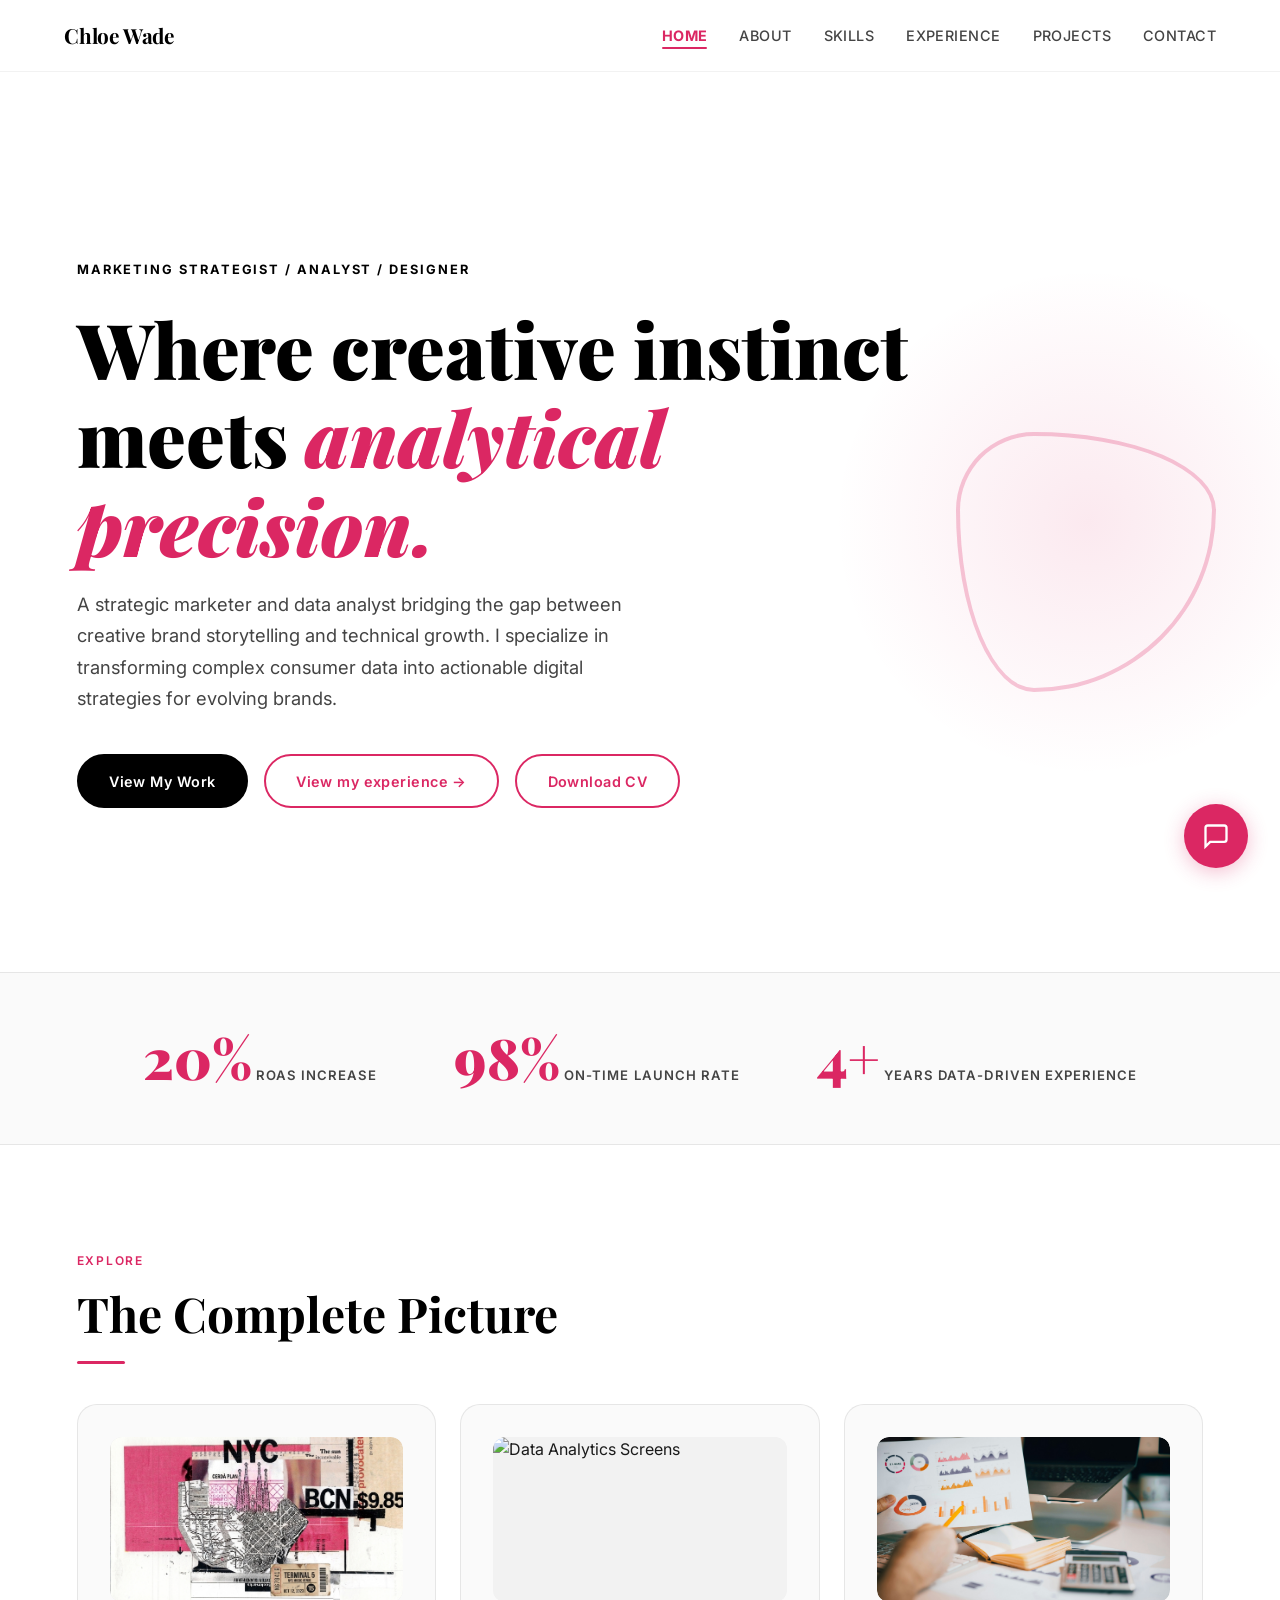
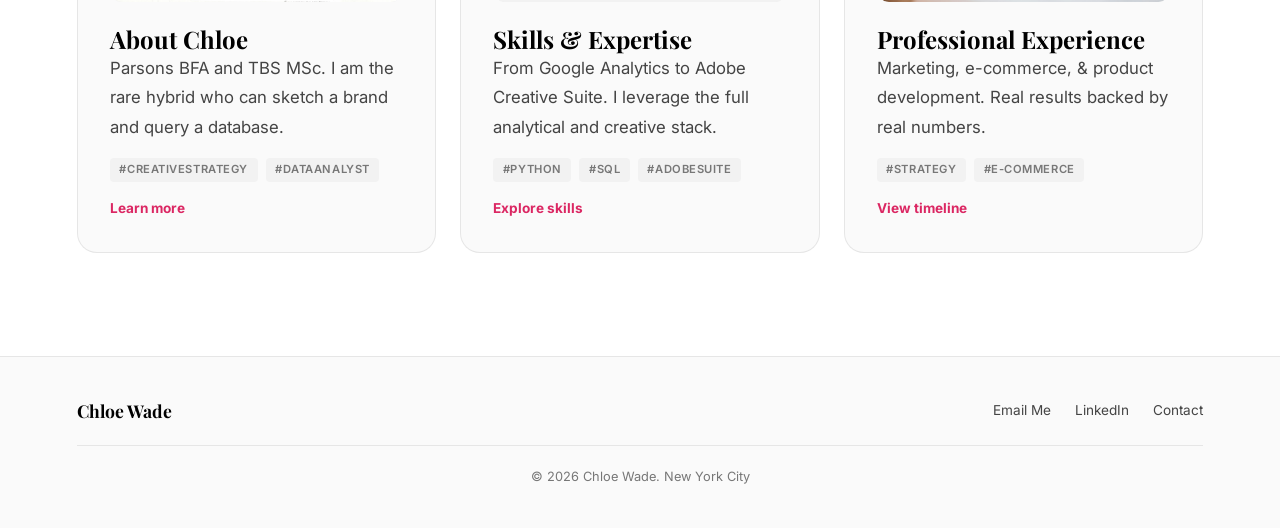
==== commit 473f09e3: "Site-wide updates: enhance hero shape, remove open-to-roles banner, update email privacy, clean up p" ====
--- a/index.html
+++ b/index.html
@@ -157,29 +157,8 @@
       <div class="hero-shape"></div>
       <div class="hero-content">
         <div class="hero-eyebrow">
-          <div
-            style="display:inline-flex; align-items:center; gap:0.5rem; background:var(--bg-card); border:1px solid var(--border); border-radius:999px; padding:0.25rem 0.75rem; font-size:0.75rem; font-weight:600; color:var(--text-muted);">
-            <span
-              style="width:6px; height:6px; border-radius:50%; background:#28a745; display:inline-block; animation: pulseGreen 2s infinite;"></span>
-            Open to roles from June 2026
-          </div>
           <span class="hero-eyebrow-text">Marketing Strategist / Analyst / Designer</span>
         </div>
-        <style>
-          @keyframes pulseGreen {
-            0% {
-              box-shadow: 0 0 0 0 rgba(40, 167, 69, 0.4);
-            }
-
-            70% {
-              box-shadow: 0 0 0 6px rgba(40, 167, 69, 0);
-            }
-
-            100% {
-              box-shadow: 0 0 0 0 rgba(40, 167, 69, 0);
-            }
-          }
-        </style>
         <h1>Where creative instinct<br>meets <em>analytical precision.</em></h1>
         <p class="hero-blurb">
           A strategic marketer and data analyst bridging the gap between creative brand storytelling and technical
@@ -219,8 +198,7 @@
       <div class="preview-grid">
         <a href="about.html" class="card fade-up">
           <div class="card-img-wrap">
-            <img src="/images/About_Chloe.jpg"
-              alt="Chloe Wade Working" loading="lazy">
+            <img src="images/About_Chloe.png" alt="Chloe Wade Working" loading="lazy">
           </div>
           <h3>About Chloe</h3>
           <p>Parsons BFA and TBS MSc. I am the rare hybrid who can sketch a brand and query a database.</p>
@@ -246,11 +224,10 @@
         </a>
         <a href="experience.html" class="card fade-up delay-2">
           <div class="card-img-wrap">
-            <img src="/images/Professional_Experience.jpg"
-                alt="Professional Experience" loading="lazy">
+            <img src="images/Professional_Experience.jpg" alt="Professional Experience" loading="lazy">
           </div>
           <h3>Professional Experience</h3>
-          <p>Fashion and E-commerce product development. Real results backed by real numbers.</p>
+          <p>Marketing, e-commerce, & product development. Real results backed by real numbers.</p>
           <div class="skill-tags">
             <span class="skill-tag">#Strategy</span>
             <span class="skill-tag">#E-commerce</span>
@@ -265,7 +242,7 @@
     <div class="footer-inner">
       <div class="footer-logo">Chloe Wade</div>
       <div class="footer-links">
-        <a href="mailto:chloevwade@gmail.com">chloevwade@gmail.com</a>
+        <a href="mailto:chloevwade@gmail.com">Email Me</a>
         <a href="https://www.linkedin.com/in/chloe-wade-a02747185/">LinkedIn</a>
         <a href="contact.html">Contact</a>
       </div>
--- a/styles.css
+++ b/styles.css
@@ -324,10 +324,10 @@
   position: absolute;
   top: 40%;
   right: 5%;
-  width: 200px;
-  height: 200px;
-  border: 2px solid var(--accent);
-  opacity: 0.1;
+  width: 260px;
+  height: 260px;
+  border: 4px solid var(--accent);
+  opacity: 0.25;
   border-radius: 30% 70% 70% 30% / 30% 30% 70% 70%;
   z-index: 0;
   animation: morph 8s infinite alternate ease-in-out;
